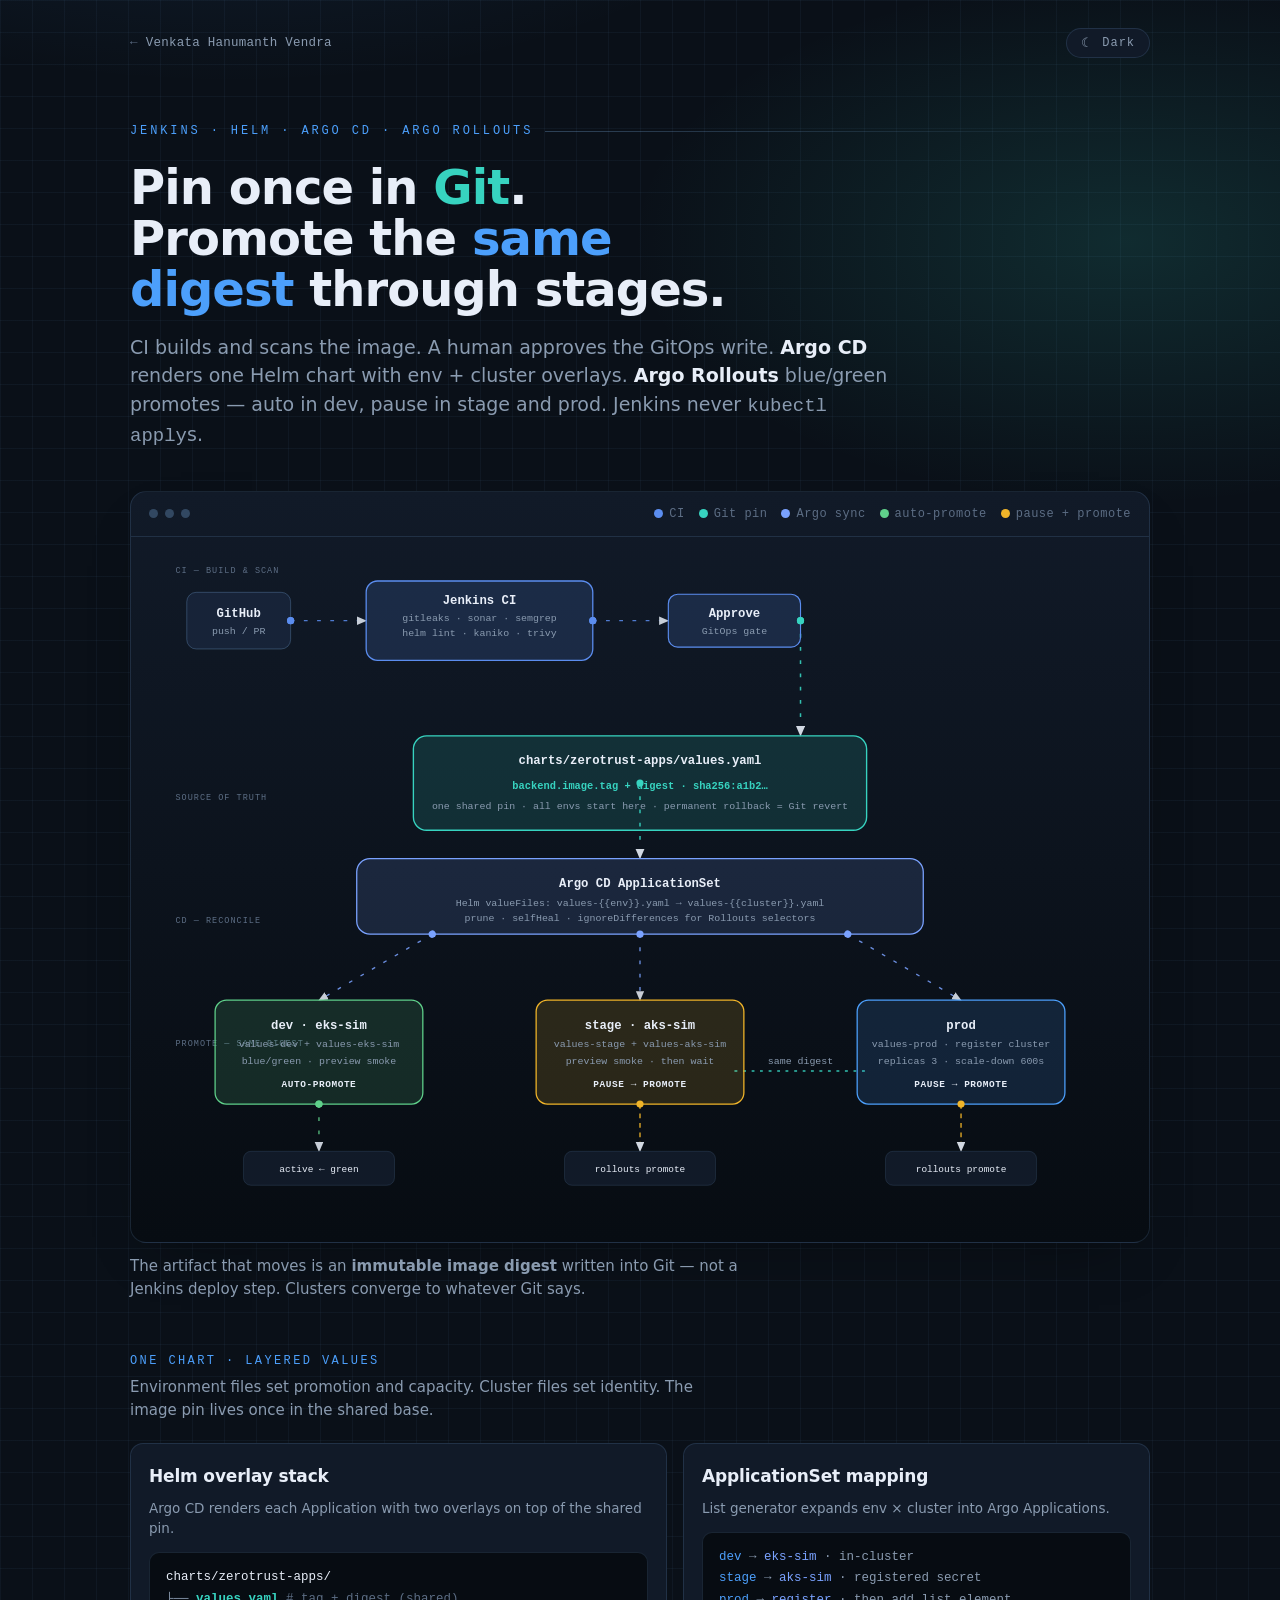
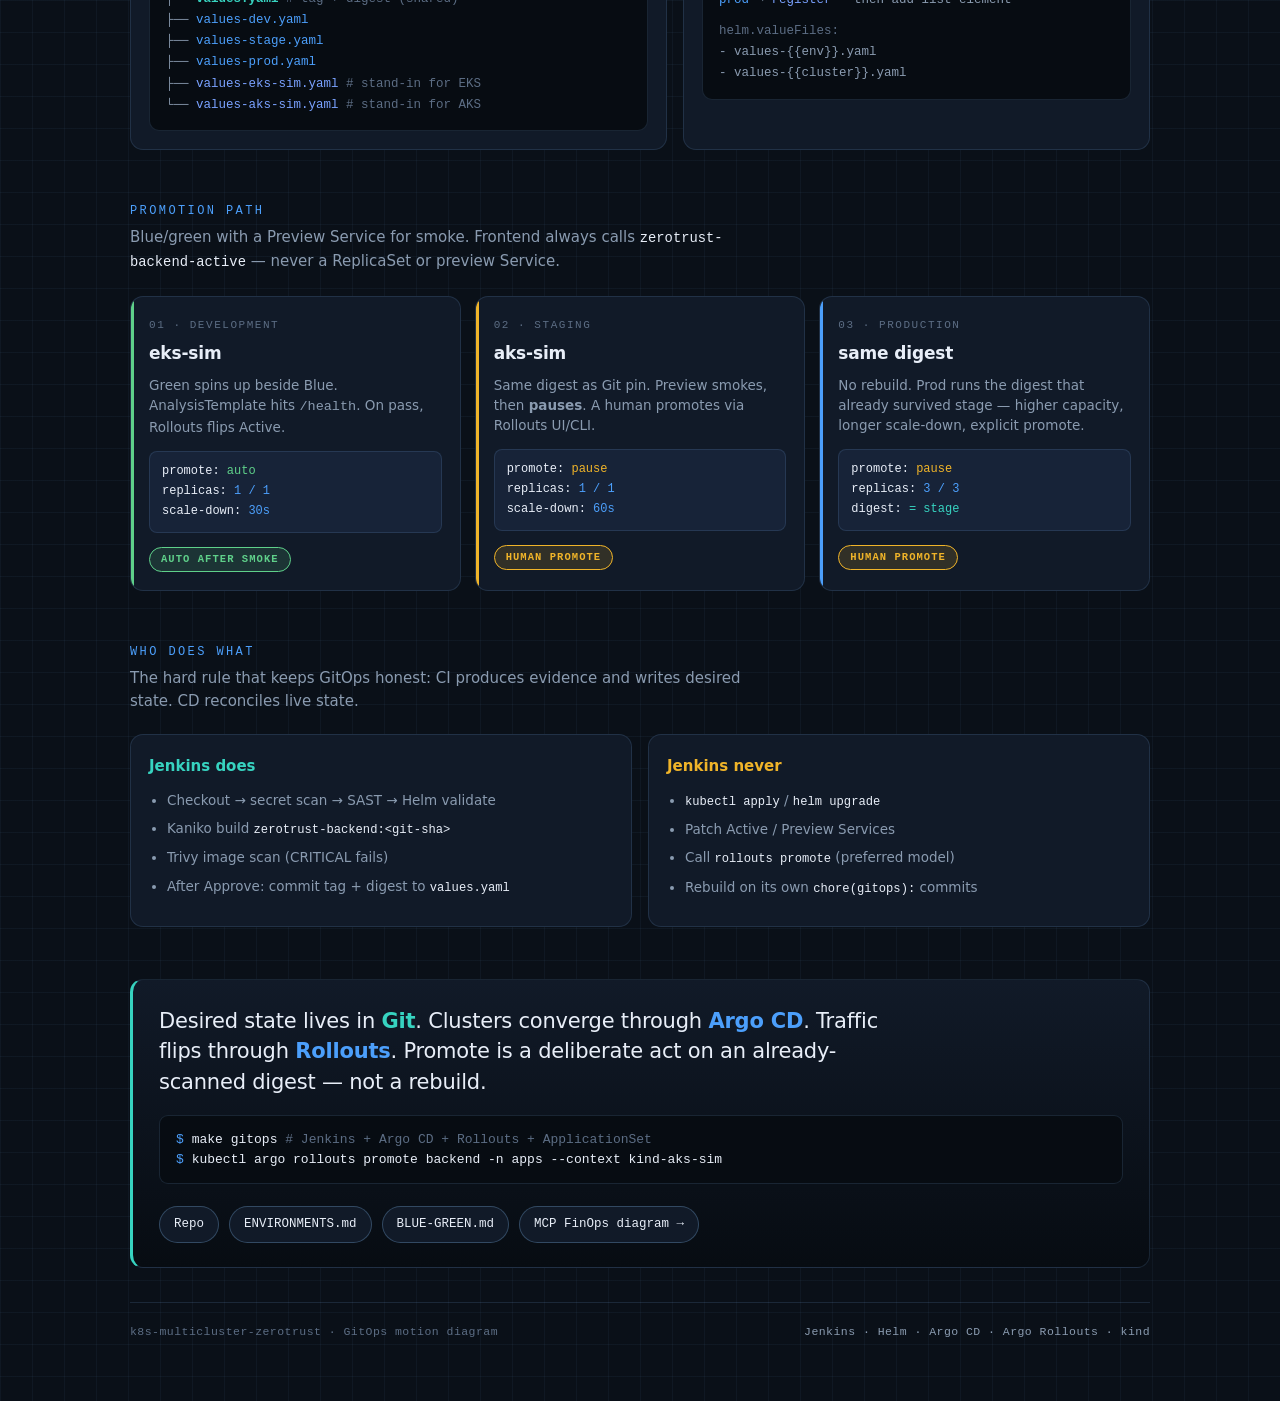
==== gitops-argocd-helm/index.html @ 7efc3a8a "Add GitOps CI/CD motion diagram for Argo CD and Helm promotion." ====
<!doctype html>
<html lang="en" data-theme="dark">
<head>
<meta charset="utf-8">
<meta name="viewport" content="width=device-width, initial-scale=1">
<meta name="color-scheme" content="dark light">

<title>GitOps CI/CD — Jenkins · Helm · Argo CD · Rollouts | Venkata Hanumanth Vendra</title>
<meta name="description" content="Motion diagram of a real GitOps path: Jenkins builds and pins an image digest in Git; Argo CD ApplicationSet renders one Helm chart across env+cluster overlays; Argo Rollouts blue/green promotes through dev → stage → prod.">
<meta name="author" content="Venkata Hanumanth Vendra">
<link rel="canonical" href="https://hanumanthvendra.github.io/gitops-argocd-helm/">
<meta name="robots" content="index, follow">

<meta property="og:type" content="article">
<meta property="og:site_name" content="Venkata Hanumanth Vendra">
<meta property="og:title" content="GitOps CI/CD: pin once in Git, promote the same digest through stages">
<meta property="og:description" content="Jenkins never kubectl-applies. Git holds the image pin. Argo CD syncs Helm overlays. Argo Rollouts blue/green promotes — auto in dev, pause in stage and prod.">
<meta property="og:url" content="https://hanumanthvendra.github.io/gitops-argocd-helm/">
<meta property="og:image" content="https://hanumanthvendra.github.io/assets/images/og-image.png">
<meta property="og:image:width" content="1200">
<meta property="og:image:height" content="630">
<meta name="twitter:card" content="summary_large_image">
<meta name="twitter:title" content="GitOps CI/CD — Jenkins · Helm · Argo CD · Rollouts">
<meta name="twitter:description" content="Pin an immutable digest in Git. Argo CD renders env+cluster Helm overlays. Rollouts promote the same artifact through stages.">
<meta name="twitter:image" content="https://hanumanthvendra.github.io/assets/images/og-image.png">

<meta name="theme-color" content="#0a1018">
<link rel="icon" href="/assets/images/favicon.svg" type="image/svg+xml">

<script>
(function(){try{var t=localStorage.getItem('theme');
if(t!=='light'&&t!=='dark')t='dark';
document.documentElement.setAttribute('data-theme',t);}catch(e){}})();
</script>

<style>
  html { -webkit-text-size-adjust: 100%; }
  img, svg { max-width: 100%; }

  .topnav {
    max-width: 1100px;
    margin: 0 auto;
    padding: clamp(18px, 3vw, 28px) clamp(18px, 4vw, 40px) 0;
    display: flex;
    align-items: center;
    justify-content: space-between;
    gap: 12px;
    font-family: var(--mono);
    font-size: 12.5px;
  }
  .topnav .brand {
    color: var(--muted);
    text-decoration: none;
    letter-spacing: 0.02em;
    display: inline-flex;
    align-items: center;
    gap: 8px;
    transition: color .15s ease;
  }
  .topnav .brand:hover, .topnav .brand:focus-visible { color: var(--accent); }
  .topnav .brand .ar { color: var(--faint); }
  .theme-toggle {
    font-family: var(--mono);
    font-size: 12px;
    letter-spacing: 0.08em;
    color: var(--muted);
    background: var(--panel);
    border: 1px solid var(--hair);
    border-radius: 999px;
    padding: 7px 14px;
    cursor: pointer;
    display: inline-flex;
    align-items: center;
    gap: 8px;
    transition: border-color .15s ease, color .15s ease;
  }
  .theme-toggle:hover, .theme-toggle:focus-visible {
    color: var(--ink);
    border-color: var(--hair-strong);
  }
  .theme-toggle .ic { font-size: 13px; line-height: 1; }
  :focus-visible { outline: 2px solid var(--accent); outline-offset: 3px; border-radius: 4px; }
</style>
</head>
<body>

<nav class="topnav" aria-label="Site">
  <a class="brand" href="/"><span class="ar">←</span> Venkata Hanumanth Vendra</a>
  <button class="theme-toggle" id="themeBtn" type="button" aria-label="Toggle light or dark theme">
    <span class="ic" id="themeIc">☾</span><span id="themeLbl">Dark</span>
  </button>
</nav>

<style>
  :root {
    --ground: #0a1018;
    --ground-2: #070c12;
    --panel: #111a28;
    --panel-2: #172338;
    --hair: rgba(120, 170, 220, 0.16);
    --hair-strong: rgba(120, 170, 220, 0.32);
    --ink: #e8eef8;
    --muted: #8a9bb0;
    --faint: #5c6d84;
    --accent: #4c9ffb;
    --accent-dim: rgba(76, 159, 251, 0.14);
    --ci: #5b8def;
    --ci-dim: rgba(91, 141, 239, 0.16);
    --git: #37d3c0;
    --git-dim: rgba(55, 211, 192, 0.14);
    --argo: #7aa2ff;
    --argo-dim: rgba(122, 162, 255, 0.14);
    --promote: #f0b429;
    --promote-dim: rgba(240, 180, 41, 0.14);
    --allow: #5fd08a;
    --allow-dim: rgba(95, 208, 138, 0.14);
    --pause: #f0b429;
    --pause-dim: rgba(240, 180, 41, 0.14);
    --grid: rgba(120, 170, 220, 0.055);
    --shadow: rgba(0, 0, 0, 0.45);

    --mono: ui-monospace, "SF Mono", "JetBrains Mono", "Menlo", "Consolas", monospace;
    --sans: -apple-system, "Segoe UI", system-ui, "Helvetica Neue", Arial, sans-serif;
  }

  @media (prefers-color-scheme: light) {
    :root {
      --ground: #eef2f8;
      --ground-2: #e4eaf3;
      --panel: #ffffff;
      --panel-2: #f3f6fb;
      --hair: rgba(30, 80, 150, 0.16);
      --hair-strong: rgba(30, 80, 150, 0.28);
      --ink: #0f1a2e;
      --muted: #4a5a75;
      --faint: #6b7890;
      --accent: #1f6fe0;
      --accent-dim: rgba(31, 111, 224, 0.10);
      --ci: #2a63c7;
      --ci-dim: rgba(42, 99, 199, 0.10);
      --git: #0aa896;
      --git-dim: rgba(10, 168, 150, 0.10);
      --argo: #3b6fd9;
      --argo-dim: rgba(59, 111, 217, 0.10);
      --promote: #b8860b;
      --promote-dim: rgba(184, 134, 11, 0.10);
      --allow: #1e9b5c;
      --allow-dim: rgba(30, 155, 92, 0.10);
      --pause: #b8860b;
      --pause-dim: rgba(184, 134, 11, 0.10);
      --grid: rgba(30, 80, 150, 0.06);
      --shadow: rgba(16, 26, 46, 0.12);
    }
  }
  :root[data-theme="dark"] {
    --ground: #0a1018; --ground-2: #070c12; --panel: #111a28; --panel-2: #172338;
    --hair: rgba(120,170,220,.16); --hair-strong: rgba(120,170,220,.32);
    --ink: #e8eef8; --muted: #8a9bb0; --faint: #5c6d84;
    --accent: #4c9ffb; --accent-dim: rgba(76,159,251,.14);
    --ci: #5b8def; --ci-dim: rgba(91,141,239,.16);
    --git: #37d3c0; --git-dim: rgba(55,211,192,.14);
    --argo: #7aa2ff; --argo-dim: rgba(122,162,255,.14);
    --promote: #f0b429; --promote-dim: rgba(240,180,41,.14);
    --allow: #5fd08a; --allow-dim: rgba(95,208,138,.14);
    --pause: #f0b429; --pause-dim: rgba(240,180,41,.14);
    --grid: rgba(120,170,220,.055); --shadow: rgba(0,0,0,.45);
  }
  :root[data-theme="light"] {
    --ground: #eef2f8; --ground-2: #e4eaf3; --panel: #fff; --panel-2: #f3f6fb;
    --hair: rgba(30,80,150,.16); --hair-strong: rgba(30,80,150,.28);
    --ink: #0f1a2e; --muted: #4a5a75; --faint: #6b7890;
    --accent: #1f6fe0; --accent-dim: rgba(31,111,224,.10);
    --ci: #2a63c7; --ci-dim: rgba(42,99,199,.10);
    --git: #0aa896; --git-dim: rgba(10,168,150,.10);
    --argo: #3b6fd9; --argo-dim: rgba(59,111,217,.10);
    --promote: #b8860b; --promote-dim: rgba(184,134,11,.10);
    --allow: #1e9b5c; --allow-dim: rgba(30,155,92,.10);
    --pause: #b8860b; --pause-dim: rgba(184,134,11,.10);
    --grid: rgba(30,80,150,.06); --shadow: rgba(16,26,46,.12);
  }

  * { box-sizing: border-box; }

  body {
    margin: 0;
    background:
      radial-gradient(1100px 560px at 18% -8%, var(--accent-dim), transparent 58%),
      radial-gradient(900px 480px at 88% 8%, var(--git-dim), transparent 55%),
      linear-gradient(var(--grid) 1px, transparent 1px) 0 0 / 100% 32px,
      linear-gradient(90deg, var(--grid) 1px, transparent 1px) 0 0 / 32px 100%,
      var(--ground);
    color: var(--ink);
    font-family: var(--sans);
    -webkit-font-smoothing: antialiased;
    line-height: 1.5;
  }

  .wrap {
    max-width: 1100px;
    margin: 0 auto;
    padding: clamp(28px, 5vw, 64px) clamp(18px, 4vw, 40px) 72px;
  }

  .eyebrow {
    font-family: var(--mono);
    font-size: 12px;
    letter-spacing: 0.24em;
    text-transform: uppercase;
    color: var(--accent);
    display: flex;
    align-items: center;
    gap: 12px;
    margin: 0 0 22px;
  }
  .eyebrow::after {
    content: "";
    flex: 1;
    height: 1px;
    background: linear-gradient(90deg, var(--hair-strong), transparent);
  }
  h1 {
    font-size: clamp(28px, 5vw, 48px);
    line-height: 1.06;
    letter-spacing: -0.02em;
    font-weight: 800;
    margin: 0 0 18px;
    text-wrap: balance;
    max-width: 22ch;
  }
  h1 .em { color: var(--git); }
  h1 .hi { color: var(--accent); }
  .lede {
    font-size: clamp(16px, 2vw, 19px);
    color: var(--muted);
    max-width: 64ch;
    margin: 0;
  }
  .lede strong { color: var(--ink); font-weight: 600; }

  .diagram {
    margin: 40px 0 12px;
    border: 1px solid var(--hair);
    border-radius: 16px;
    background: linear-gradient(180deg, var(--panel), var(--ground-2));
    box-shadow: 0 24px 60px -30px var(--shadow);
    overflow: hidden;
  }
  .diagram-top {
    display: flex;
    align-items: center;
    justify-content: space-between;
    gap: 10px;
    padding: 13px 18px;
    border-bottom: 1px solid var(--hair);
    font-family: var(--mono);
    font-size: 12px;
    color: var(--faint);
    letter-spacing: 0.04em;
    flex-wrap: wrap;
  }
  .dots-tl { display: inline-flex; gap: 7px; }
  .dots-tl i { width: 9px; height: 9px; border-radius: 50%; background: var(--hair-strong); display: inline-block; }
  .legend { display: inline-flex; gap: 14px; align-items: center; flex-wrap: wrap; }
  .legend span { display: inline-flex; align-items: center; gap: 6px; }
  .legend b { width: 9px; height: 9px; border-radius: 50%; display: inline-block; }
  .svg-scroll { overflow-x: auto; padding: 10px clamp(6px, 2vw, 18px) 16px; }
  svg.arch { display: block; width: 100%; min-width: 760px; height: auto; }

  .node { fill: var(--panel-2); stroke: var(--hair-strong); stroke-width: 1; }
  .node-ci { fill: var(--ci-dim); stroke: var(--ci); stroke-width: 1.35; }
  .node-git { fill: var(--git-dim); stroke: var(--git); stroke-width: 1.45; }
  .node-argo { fill: var(--argo-dim); stroke: var(--argo); stroke-width: 1.35; }
  .node-env { fill: var(--panel); stroke: var(--hair-strong); stroke-width: 1.2; }
  .node-dev { fill: var(--allow-dim); stroke: var(--allow); stroke-width: 1.35; }
  .node-stage { fill: var(--pause-dim); stroke: var(--pause); stroke-width: 1.35; }
  .node-prod { fill: var(--accent-dim); stroke: var(--accent); stroke-width: 1.35; }
  .chip { fill: var(--panel); stroke: var(--hair); stroke-width: 1; }
  .chip-hot { fill: var(--ci-dim); stroke: var(--ci); stroke-width: 1.2; }

  text { font-family: var(--mono); fill: var(--ink); }
  .t-title { font-size: 13px; font-weight: 650; }
  .t-sub { font-size: 10.5px; fill: var(--muted); }
  .t-chip { font-size: 10px; fill: var(--ink); }
  .t-tag { font-size: 9px; letter-spacing: 0.12em; fill: var(--faint); }
  .t-pill { font-size: 10px; font-weight: 700; letter-spacing: 0.06em; }
  .t-digest { font-size: 11px; font-weight: 700; fill: var(--git); }

  .wire { fill: none; stroke: var(--hair-strong); stroke-width: 1.4; }
  .wire-ci { fill: none; stroke: var(--ci); stroke-width: 1.5; opacity: 0.85; }
  .wire-git { fill: none; stroke: var(--git); stroke-width: 1.6; opacity: 0.9; }
  .wire-argo { fill: none; stroke: var(--argo); stroke-width: 1.45; opacity: 0.85; }
  .wire-auto { fill: none; stroke: var(--allow); stroke-width: 1.5; opacity: 0.85; }
  .wire-pause { fill: none; stroke: var(--pause); stroke-width: 1.5; stroke-dasharray: 5 5; opacity: 0.9; }
  .flow { stroke-dasharray: 4 10; animation: dash 1.15s linear infinite; }
  @keyframes dash { to { stroke-dashoffset: -28; } }

  .dot { r: 3.8px; }
  .dot-ci { fill: var(--ci); }
  .dot-git { fill: var(--git); }
  .dot-argo { fill: var(--argo); }
  .dot-auto { fill: var(--allow); }
  .dot-pause { fill: var(--pause); }
  .move { animation: travel 2.6s linear infinite; }
  @keyframes travel { from { offset-distance: 0%; } to { offset-distance: 100%; } }
  .hold {
    animation: holdPulse 2.8s ease-in-out infinite;
  }
  @keyframes holdPulse {
    0%, 100% { offset-distance: 88%; opacity: 0.25; }
    40% { offset-distance: 88%; opacity: 1; }
    55% { offset-distance: 88%; opacity: 1; }
    70% { offset-distance: 100%; opacity: 0; }
  }
  .digest-pulse { animation: digestGlow 2.4s ease-in-out infinite; }
  @keyframes digestGlow {
    0%, 100% { opacity: 0.55; }
    50% { opacity: 1; }
  }

  .section-h {
    font-family: var(--mono);
    font-size: 12px;
    letter-spacing: 0.2em;
    text-transform: uppercase;
    color: var(--accent);
    margin: 52px 0 6px;
  }
  .section-lede { color: var(--muted); margin: 0 0 22px; max-width: 64ch; font-size: 15px; }
  .section-lede code { font-family: var(--mono); color: var(--ink); font-size: 0.92em; }

  .layers {
    display: grid;
    grid-template-columns: 1.15fr 1fr;
    gap: 16px;
  }
  .layer-card, .stage-card {
    border: 1px solid var(--hair);
    border-radius: 13px;
    background: var(--panel);
    padding: 20px 18px 18px;
  }
  .layer-card h3, .stage-card h3 {
    margin: 0 0 8px;
    font-size: 17px;
    font-weight: 700;
    letter-spacing: -0.01em;
  }
  .layer-card p, .stage-card p {
    margin: 0 0 14px;
    color: var(--muted);
    font-size: 13.5px;
  }
  .tree {
    font-family: var(--mono);
    font-size: 12.5px;
    line-height: 1.7;
    background: var(--ground-2);
    border: 1px solid var(--hair);
    border-radius: 10px;
    padding: 14px 16px;
    color: var(--muted);
    overflow-x: auto;
  }
  .tree .f { color: var(--ink); }
  .tree .pin { color: var(--git); font-weight: 650; }
  .tree .env { color: var(--accent); }
  .tree .cl { color: var(--argo); }
  .tree .cm { color: var(--faint); }

  .stages {
    display: grid;
    grid-template-columns: repeat(3, 1fr);
    gap: 14px;
  }
  .stage-card { position: relative; overflow: hidden; }
  .stage-card::before {
    content: "";
    position: absolute; inset: 0 auto 0 0; width: 3px;
  }
  .stage-card.dev::before { background: var(--allow); }
  .stage-card.stage::before { background: var(--pause); }
  .stage-card.prod::before { background: var(--accent); }
  .rk {
    font-family: var(--mono); font-size: 11px; letter-spacing: 0.14em;
    text-transform: uppercase; color: var(--faint); display: block; margin-bottom: 8px;
  }
  .meta {
    font-family: var(--mono); font-size: 12px; color: var(--ink);
    background: var(--panel-2); border: 1px solid var(--hair);
    border-radius: 8px; padding: 10px 12px; line-height: 1.65;
  }
  .meta .v { color: var(--accent); }
  .meta .g { color: var(--git); }
  .meta .ok { color: var(--allow); }
  .meta .wait { color: var(--pause); }
  .pill {
    display: inline-flex; margin-top: 14px;
    font-family: var(--mono); font-size: 10.5px; font-weight: 700;
    letter-spacing: 0.1em; text-transform: uppercase;
    border-radius: 999px; padding: 4px 11px;
  }
  .pill-auto { color: var(--allow); background: var(--allow-dim); border: 1px solid var(--allow); }
  .pill-pause { color: var(--pause); background: var(--pause-dim); border: 1px solid var(--pause); }

  .split {
    display: grid;
    grid-template-columns: 1fr 1fr;
    gap: 16px;
  }
  .do, .dont {
    border: 1px solid var(--hair);
    border-radius: 13px;
    background: var(--panel);
    padding: 20px 18px;
  }
  .do h3 { margin: 0 0 12px; color: var(--git); font-size: 15px; }
  .dont h3 { margin: 0 0 12px; color: var(--pause); font-size: 15px; }
  .do ul, .dont ul {
    margin: 0; padding-left: 18px; color: var(--muted); font-size: 13.5px;
  }
  .do li, .dont li { margin: 0 0 8px; }
  .do code, .dont code { font-family: var(--mono); color: var(--ink); font-size: 0.9em; }

  .thesis {
    margin-top: 52px;
    border: 1px solid var(--hair);
    border-left: 3px solid var(--git);
    border-radius: 13px;
    background: linear-gradient(180deg, var(--panel), var(--ground-2));
    padding: 26px 26px 24px;
  }
  .thesis p {
    margin: 0;
    font-size: clamp(17px, 2.2vw, 21px);
    line-height: 1.45;
    letter-spacing: -0.01em;
    max-width: 56ch;
  }
  .thesis .k { color: var(--git); font-weight: 600; }
  .thesis .a { color: var(--accent); font-weight: 600; }
  .run {
    margin-top: 18px;
    font-family: var(--mono); font-size: 13px;
    background: var(--ground-2); border: 1px solid var(--hair);
    border-radius: 9px; padding: 14px 16px; color: var(--muted);
    overflow-x: auto;
  }
  .run .p { color: var(--accent); user-select: none; }
  .run .c { color: var(--ink); }
  .run .cm { color: var(--faint); }
  .run div { white-space: nowrap; }

  .links {
    margin-top: 22px;
    display: flex; flex-wrap: wrap; gap: 10px;
  }
  .links a {
    font-family: var(--mono); font-size: 12.5px;
    color: var(--ink); text-decoration: none;
    border: 1px solid var(--hair-strong);
    background: var(--panel);
    border-radius: 999px;
    padding: 8px 14px;
    transition: border-color .15s, color .15s;
  }
  .links a:hover, .links a:focus-visible {
    border-color: var(--accent);
    color: var(--accent);
  }

  footer {
    margin-top: 34px; padding-top: 20px; border-top: 1px solid var(--hair);
    display: flex; justify-content: space-between; gap: 12px; flex-wrap: wrap;
    font-family: var(--mono); font-size: 11.5px; color: var(--faint);
    letter-spacing: 0.04em;
  }
  footer .tags { color: var(--muted); }

  @media (max-width: 820px) {
    .layers, .stages, .split { grid-template-columns: 1fr; }
  }
  @media (prefers-reduced-motion: reduce) {
    .flow, .move, .hold, .digest-pulse { animation: none !important; }
    .move { offset-distance: 55%; }
    .hold { offset-distance: 88%; opacity: 1; }
    .digest-pulse { opacity: 1; }
  }
</style>

<div class="wrap">

  <header>
    <p class="eyebrow">Jenkins · Helm · Argo CD · Argo Rollouts</p>
    <h1>Pin once in <span class="em">Git</span>. Promote the <span class="hi">same digest</span> through stages.</h1>
    <p class="lede">CI builds and scans the image. A human approves the GitOps write. <strong>Argo CD</strong> renders one Helm chart with env + cluster overlays. <strong>Argo Rollouts</strong> blue/green promotes — auto in dev, pause in stage and prod. Jenkins never <code>kubectl apply</code>s.</p>
  </header>

  <!-- ============== ANIMATED PIPELINE ============== -->
  <div class="diagram">
    <div class="diagram-top">
      <span class="dots-tl"><i></i><i></i><i></i></span>
      <span class="legend">
        <span><b style="background:var(--ci)"></b> CI</span>
        <span><b style="background:var(--git)"></b> Git pin</span>
        <span><b style="background:var(--argo)"></b> Argo sync</span>
        <span><b style="background:var(--allow)"></b> auto-promote</span>
        <span><b style="background:var(--pause)"></b> pause + promote</span>
      </span>
    </div>

    <div class="svg-scroll">
      <svg class="arch" viewBox="0 0 1040 720" role="img"
           aria-label="GitOps pipeline: GitHub push feeds Jenkins CI which, after approval, writes an image tag and digest into Helm values.yaml. Argo CD ApplicationSet syncs the chart to dev, stage, and prod. Dev auto-promotes after smoke; stage and prod pause for human promote of the same digest.">
        <defs>
          <marker id="ah" markerWidth="9" markerHeight="9" refX="6.5" refY="3" orient="auto">
            <path d="M0,0 L7,3 L0,6 Z" fill="currentColor"/>
          </marker>
        </defs>

        <!-- lane labels -->
        <text class="t-tag" x="28" y="28">CI — BUILD &amp; SCAN</text>
        <text class="t-tag" x="28" y="268">SOURCE OF TRUTH</text>
        <text class="t-tag" x="28" y="398">CD — RECONCILE</text>
        <text class="t-tag" x="28" y="528">PROMOTE — SAME DIGEST</text>

        <!-- ===== WIRES ===== -->
        <path class="wire-ci flow" id="pPush" d="M150,78 L230,78" marker-end="url(#ah)" style="color:var(--ci)"/>
        <path class="wire-ci flow" id="pCi" d="M470,78 L550,78" marker-end="url(#ah)" style="color:var(--ci)"/>
        <path class="wire-git flow" id="pPin" d="M690,78 L690,200" marker-end="url(#ah)" style="color:var(--git)"/>
        <path class="wire-git flow" id="pToArgo" d="M520,250 L520,330" marker-end="url(#ah)" style="color:var(--git)"/>
        <path class="wire-argo flow" id="pDev" d="M300,410 L180,480" marker-end="url(#ah)" style="color:var(--argo)"/>
        <path class="wire-argo flow" id="pStage" d="M520,410 L520,480" marker-end="url(#ah)" style="color:var(--argo)"/>
        <path class="wire-argo flow" id="pProd" d="M740,410 L860,480" marker-end="url(#ah)" style="color:var(--argo)"/>
        <path class="wire-auto flow" id="pAuto" d="M180,590 L180,640" marker-end="url(#ah)" style="color:var(--allow)"/>
        <path class="wire-pause" id="pPauseS" d="M520,590 L520,640" marker-end="url(#ah)" style="color:var(--pause)"/>
        <path class="wire-pause" id="pPauseP" d="M860,590 L860,640" marker-end="url(#ah)" style="color:var(--pause)"/>

        <!-- digest handoff stage → prod -->
        <path class="wire-git" d="M620,555 C700,555 760,555 760,555" stroke-dasharray="3 6" opacity="0.55"/>
        <text class="t-sub" x="690" y="548" text-anchor="middle" fill="var(--git)">same digest</text>

        <!-- ===== CI ROW ===== -->
        <rect class="node" x="40" y="48" width="110" height="60" rx="10"/>
        <text class="t-title" x="95" y="74" text-anchor="middle">GitHub</text>
        <text class="t-sub" x="95" y="92" text-anchor="middle">push / PR</text>

        <rect class="node-ci" x="230" y="36" width="240" height="84" rx="12"/>
        <text class="t-title" x="350" y="60" text-anchor="middle" fill="var(--ci)">Jenkins CI</text>
        <text class="t-sub" x="350" y="78" text-anchor="middle">gitleaks · sonar · semgrep</text>
        <text class="t-sub" x="350" y="94" text-anchor="middle">helm lint · kaniko · trivy</text>

        <rect class="chip-hot" x="550" y="50" width="140" height="56" rx="10"/>
        <text class="t-title" x="620" y="74" text-anchor="middle" fill="var(--ci)">Approve</text>
        <text class="t-sub" x="620" y="92" text-anchor="middle">GitOps gate</text>

        <!-- ===== GIT PIN ===== -->
        <rect class="node-git" x="280" y="200" width="480" height="100" rx="14"/>
        <text class="t-title" x="520" y="230" text-anchor="middle" fill="var(--git)">charts/zerotrust-apps/values.yaml</text>
        <text class="t-digest digest-pulse" x="520" y="256" text-anchor="middle">backend.image.tag + digest  ·  sha256:a1b2…</text>
        <text class="t-sub" x="520" y="278" text-anchor="middle">one shared pin · all envs start here · permanent rollback = Git revert</text>

        <!-- ===== ARGO ===== -->
        <rect class="node-argo" x="220" y="330" width="600" height="80" rx="14"/>
        <text class="t-title" x="520" y="360" text-anchor="middle" fill="var(--argo)">Argo CD ApplicationSet</text>
        <text class="t-sub" x="520" y="380" text-anchor="middle">Helm valueFiles: values-&#123;&#123;env&#125;&#125;.yaml  →  values-&#123;&#123;cluster&#125;&#125;.yaml</text>
        <text class="t-sub" x="520" y="396" text-anchor="middle">prune · selfHeal · ignoreDifferences for Rollouts selectors</text>

        <!-- ===== ENV BOXES ===== -->
        <rect class="node-dev" x="70" y="480" width="220" height="110" rx="12"/>
        <text class="t-title" x="180" y="510" text-anchor="middle" fill="var(--allow)">dev · eks-sim</text>
        <text class="t-sub" x="180" y="530" text-anchor="middle">values-dev + values-eks-sim</text>
        <text class="t-sub" x="180" y="548" text-anchor="middle">blue/green · preview smoke</text>
        <text class="t-pill" x="180" y="572" text-anchor="middle" fill="var(--allow)">AUTO-PROMOTE</text>

        <rect class="node-stage" x="410" y="480" width="220" height="110" rx="12"/>
        <text class="t-title" x="520" y="510" text-anchor="middle" fill="var(--pause)">stage · aks-sim</text>
        <text class="t-sub" x="520" y="530" text-anchor="middle">values-stage + values-aks-sim</text>
        <text class="t-sub" x="520" y="548" text-anchor="middle">preview smoke · then wait</text>
        <text class="t-pill" x="520" y="572" text-anchor="middle" fill="var(--pause)">PAUSE → PROMOTE</text>

        <rect class="node-prod" x="750" y="480" width="220" height="110" rx="12"/>
        <text class="t-title" x="860" y="510" text-anchor="middle" fill="var(--accent)">prod</text>
        <text class="t-sub" x="860" y="530" text-anchor="middle">values-prod · register cluster</text>
        <text class="t-sub" x="860" y="548" text-anchor="middle">replicas 3 · scale-down 600s</text>
        <text class="t-pill" x="860" y="572" text-anchor="middle" fill="var(--accent)">PAUSE → PROMOTE</text>

        <!-- active traffic labels -->
        <rect class="chip" x="100" y="640" width="160" height="36" rx="8"/>
        <text class="t-chip" x="180" y="662" text-anchor="middle">active ← green</text>
        <rect class="chip" x="440" y="640" width="160" height="36" rx="8"/>
        <text class="t-chip" x="520" y="662" text-anchor="middle">rollouts promote</text>
        <rect class="chip" x="780" y="640" width="160" height="36" rx="8"/>
        <text class="t-chip" x="860" y="662" text-anchor="middle">rollouts promote</text>

        <!-- ===== TRAVELLING DOTS ===== -->
        <circle class="dot dot-ci move" style="offset-path:path('M150,78 L230,78');animation-delay:0s"/>
        <circle class="dot dot-ci move" style="offset-path:path('M150,78 L230,78');animation-delay:-1.3s"/>
        <circle class="dot dot-ci move" style="offset-path:path('M470,78 L550,78');animation-delay:-.4s"/>
        <circle class="dot dot-ci move" style="offset-path:path('M470,78 L550,78');animation-delay:-1.7s"/>
        <circle class="dot dot-git move" style="offset-path:path('M690,78 L690,200');animation-delay:-.2s"/>
        <circle class="dot dot-git move" style="offset-path:path('M690,78 L690,200');animation-delay:-1.5s"/>
        <circle class="dot dot-git move" style="offset-path:path('M520,250 L520,330');animation-delay:-.6s"/>
        <circle class="dot dot-argo move" style="offset-path:path('M300,410 L180,480');animation-delay:0s"/>
        <circle class="dot dot-argo move" style="offset-path:path('M520,410 L520,480');animation-delay:-.8s"/>
        <circle class="dot dot-argo move" style="offset-path:path('M740,410 L860,480');animation-delay:-1.6s"/>
        <circle class="dot dot-auto move" style="offset-path:path('M180,590 L180,640');animation-delay:-.3s"/>
        <circle class="dot dot-auto move" style="offset-path:path('M180,590 L180,640');animation-delay:-1.6s"/>
        <circle class="dot dot-pause hold" style="offset-path:path('M520,590 L520,640');animation-delay:0s"/>
        <circle class="dot dot-pause hold" style="offset-path:path('M860,590 L860,640');animation-delay:-1.4s"/>
      </svg>
    </div>
  </div>
  <p class="section-lede" style="margin-top:10px">The artifact that moves is an <strong>immutable image digest</strong> written into Git — not a Jenkins deploy step. Clusters converge to whatever Git says.</p>

  <!-- ============== HELM STRUCTURE ============== -->
  <p class="section-h">One chart · layered values</p>
  <p class="section-lede">Environment files set promotion and capacity. Cluster files set identity. The image pin lives once in the shared base.</p>

  <div class="layers">
    <div class="layer-card">
      <h3>Helm overlay stack</h3>
      <p>Argo CD renders each Application with two overlays on top of the shared pin.</p>
      <div class="tree">
        <div><span class="f">charts/zerotrust-apps/</span></div>
        <div>├── <span class="pin">values.yaml</span>                 <span class="cm"># tag + digest (shared)</span></div>
        <div>├── <span class="env">values-dev.yaml</span></div>
        <div>├── <span class="env">values-stage.yaml</span></div>
        <div>├── <span class="env">values-prod.yaml</span></div>
        <div>├── <span class="cl">values-eks-sim.yaml</span>         <span class="cm"># stand-in for EKS</span></div>
        <div>└── <span class="cl">values-aks-sim.yaml</span>         <span class="cm"># stand-in for AKS</span></div>
      </div>
    </div>
    <div class="layer-card">
      <h3>ApplicationSet mapping</h3>
      <p>List generator expands env × cluster into Argo Applications.</p>
      <div class="tree">
        <div><span class="env">dev</span>   → <span class="cl">eks-sim</span>  · in-cluster</div>
        <div><span class="env">stage</span> → <span class="cl">aks-sim</span>  · registered secret</div>
        <div><span class="env">prod</span>  → <span class="cl">register</span> · then add list element</div>
        <div style="margin-top:10px;color:var(--faint)">helm.valueFiles:</div>
        <div>  - values-&#123;&#123;env&#125;&#125;.yaml</div>
        <div>  - values-&#123;&#123;cluster&#125;&#125;.yaml</div>
      </div>
    </div>
  </div>

  <!-- ============== PROMOTION ============== -->
  <p class="section-h">Promotion path</p>
  <p class="section-lede">Blue/green with a Preview Service for smoke. Frontend always calls <code>zerotrust-backend-active</code> — never a ReplicaSet or preview Service.</p>

  <div class="stages">
    <article class="stage-card dev">
      <span class="rk">01 · development</span>
      <h3>eks-sim</h3>
      <p>Green spins up beside Blue. AnalysisTemplate hits <code>/health</code>. On pass, Rollouts flips Active.</p>
      <div class="meta">
        promote: <span class="ok">auto</span><br>
        replicas: <span class="v">1 / 1</span><br>
        scale-down: <span class="v">30s</span>
      </div>
      <span class="pill pill-auto">auto after smoke</span>
    </article>
    <article class="stage-card stage">
      <span class="rk">02 · staging</span>
      <h3>aks-sim</h3>
      <p>Same digest as Git pin. Preview smokes, then <strong>pauses</strong>. A human promotes via Rollouts UI/CLI.</p>
      <div class="meta">
        promote: <span class="wait">pause</span><br>
        replicas: <span class="v">1 / 1</span><br>
        scale-down: <span class="v">60s</span>
      </div>
      <span class="pill pill-pause">human promote</span>
    </article>
    <article class="stage-card prod">
      <span class="rk">03 · production</span>
      <h3>same digest</h3>
      <p>No rebuild. Prod runs the digest that already survived stage — higher capacity, longer scale-down, explicit promote.</p>
      <div class="meta">
        promote: <span class="wait">pause</span><br>
        replicas: <span class="v">3 / 3</span><br>
        digest: <span class="g">= stage</span>
      </div>
      <span class="pill pill-pause">human promote</span>
    </article>
  </div>

  <!-- ============== BOUNDARY ============== -->
  <p class="section-h">Who does what</p>
  <p class="section-lede">The hard rule that keeps GitOps honest: CI produces evidence and writes desired state. CD reconciles live state.</p>

  <div class="split">
    <div class="do">
      <h3>Jenkins does</h3>
      <ul>
        <li>Checkout → secret scan → SAST → Helm validate</li>
        <li>Kaniko build <code>zerotrust-backend:&lt;git-sha&gt;</code></li>
        <li>Trivy image scan (CRITICAL fails)</li>
        <li>After Approve: commit tag + digest to <code>values.yaml</code></li>
      </ul>
    </div>
    <div class="dont">
      <h3>Jenkins never</h3>
      <ul>
        <li><code>kubectl apply</code> / <code>helm upgrade</code></li>
        <li>Patch Active / Preview Services</li>
        <li>Call <code>rollouts promote</code> (preferred model)</li>
        <li>Rebuild on its own <code>chore(gitops):</code> commits</li>
      </ul>
    </div>
  </div>

  <div class="thesis">
    <p>Desired state lives in <span class="k">Git</span>. Clusters converge through <span class="a">Argo CD</span>. Traffic flips through <span class="a">Rollouts</span>. Promote is a deliberate act on an already-scanned digest — not a rebuild.</p>
    <div class="run">
      <div><span class="p">$</span> <span class="c">make gitops</span>  <span class="cm"># Jenkins + Argo CD + Rollouts + ApplicationSet</span></div>
      <div><span class="p">$</span> <span class="c">kubectl argo rollouts promote backend -n apps --context kind-aks-sim</span></div>
    </div>
    <div class="links">
      <a href="https://github.com/hanumanthvendra/k8s-multicluster-zerotrust" rel="noopener">Repo</a>
      <a href="https://github.com/hanumanthvendra/k8s-multicluster-zerotrust/blob/main/gitops/ENVIRONMENTS.md" rel="noopener">ENVIRONMENTS.md</a>
      <a href="https://github.com/hanumanthvendra/k8s-multicluster-zerotrust/blob/main/gitops/BLUE-GREEN.md" rel="noopener">BLUE-GREEN.md</a>
      <a href="/mcp-finops-guardrails/">MCP FinOps diagram →</a>
    </div>
  </div>

  <footer>
    <span>k8s-multicluster-zerotrust · GitOps motion diagram</span>
    <span class="tags">Jenkins · Helm · Argo CD · Argo Rollouts · kind</span>
  </footer>
</div>

<script>
(function () {
  var root = document.documentElement;
  var btn = document.getElementById('themeBtn');
  var ic = document.getElementById('themeIc');
  var lbl = document.getElementById('themeLbl');
  function paint() {
    var t = root.getAttribute('data-theme') || 'dark';
    ic.textContent = t === 'dark' ? '☾' : '☀';
    lbl.textContent = t === 'dark' ? 'Dark' : 'Light';
  }
  paint();
  btn.addEventListener('click', function () {
    var next = (root.getAttribute('data-theme') === 'dark') ? 'light' : 'dark';
    root.setAttribute('data-theme', next);
    try { localStorage.setItem('theme', next); } catch (e) {}
    paint();
  });
})();
</script>
</body>
</html>
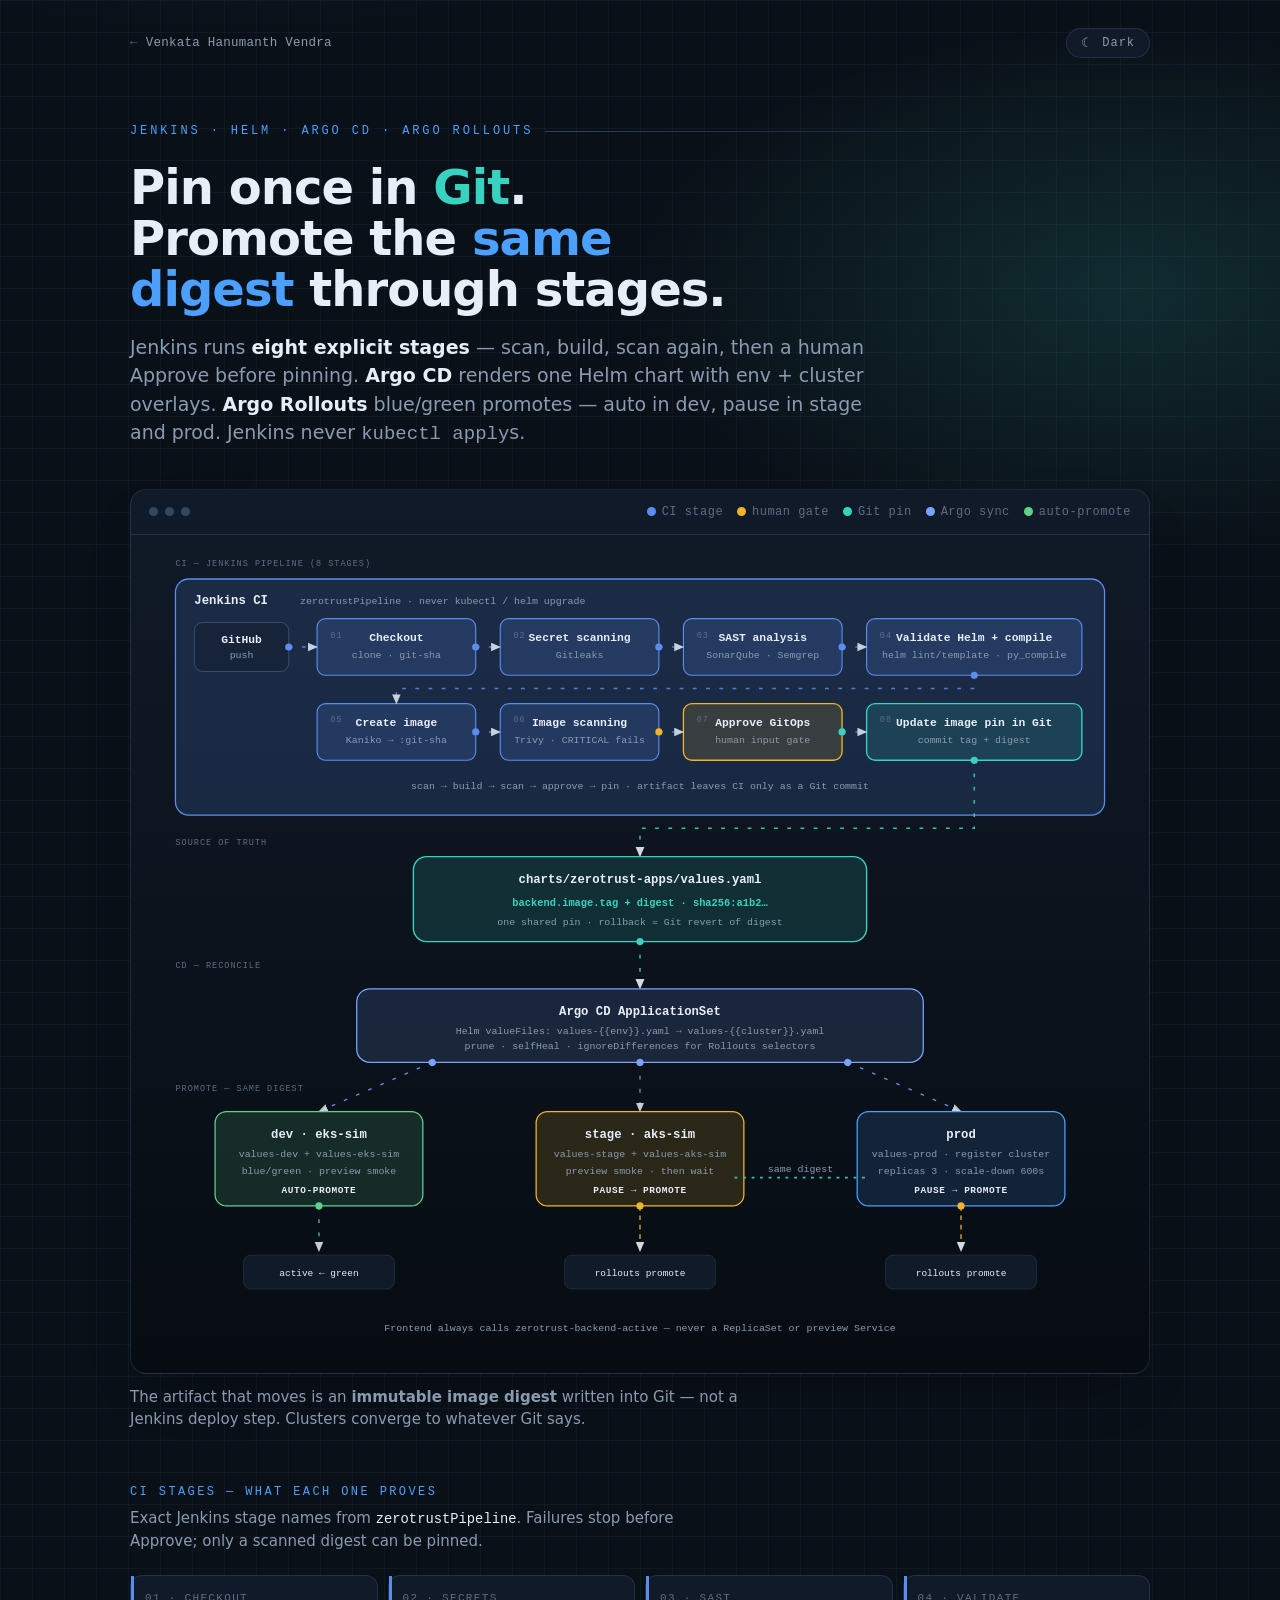
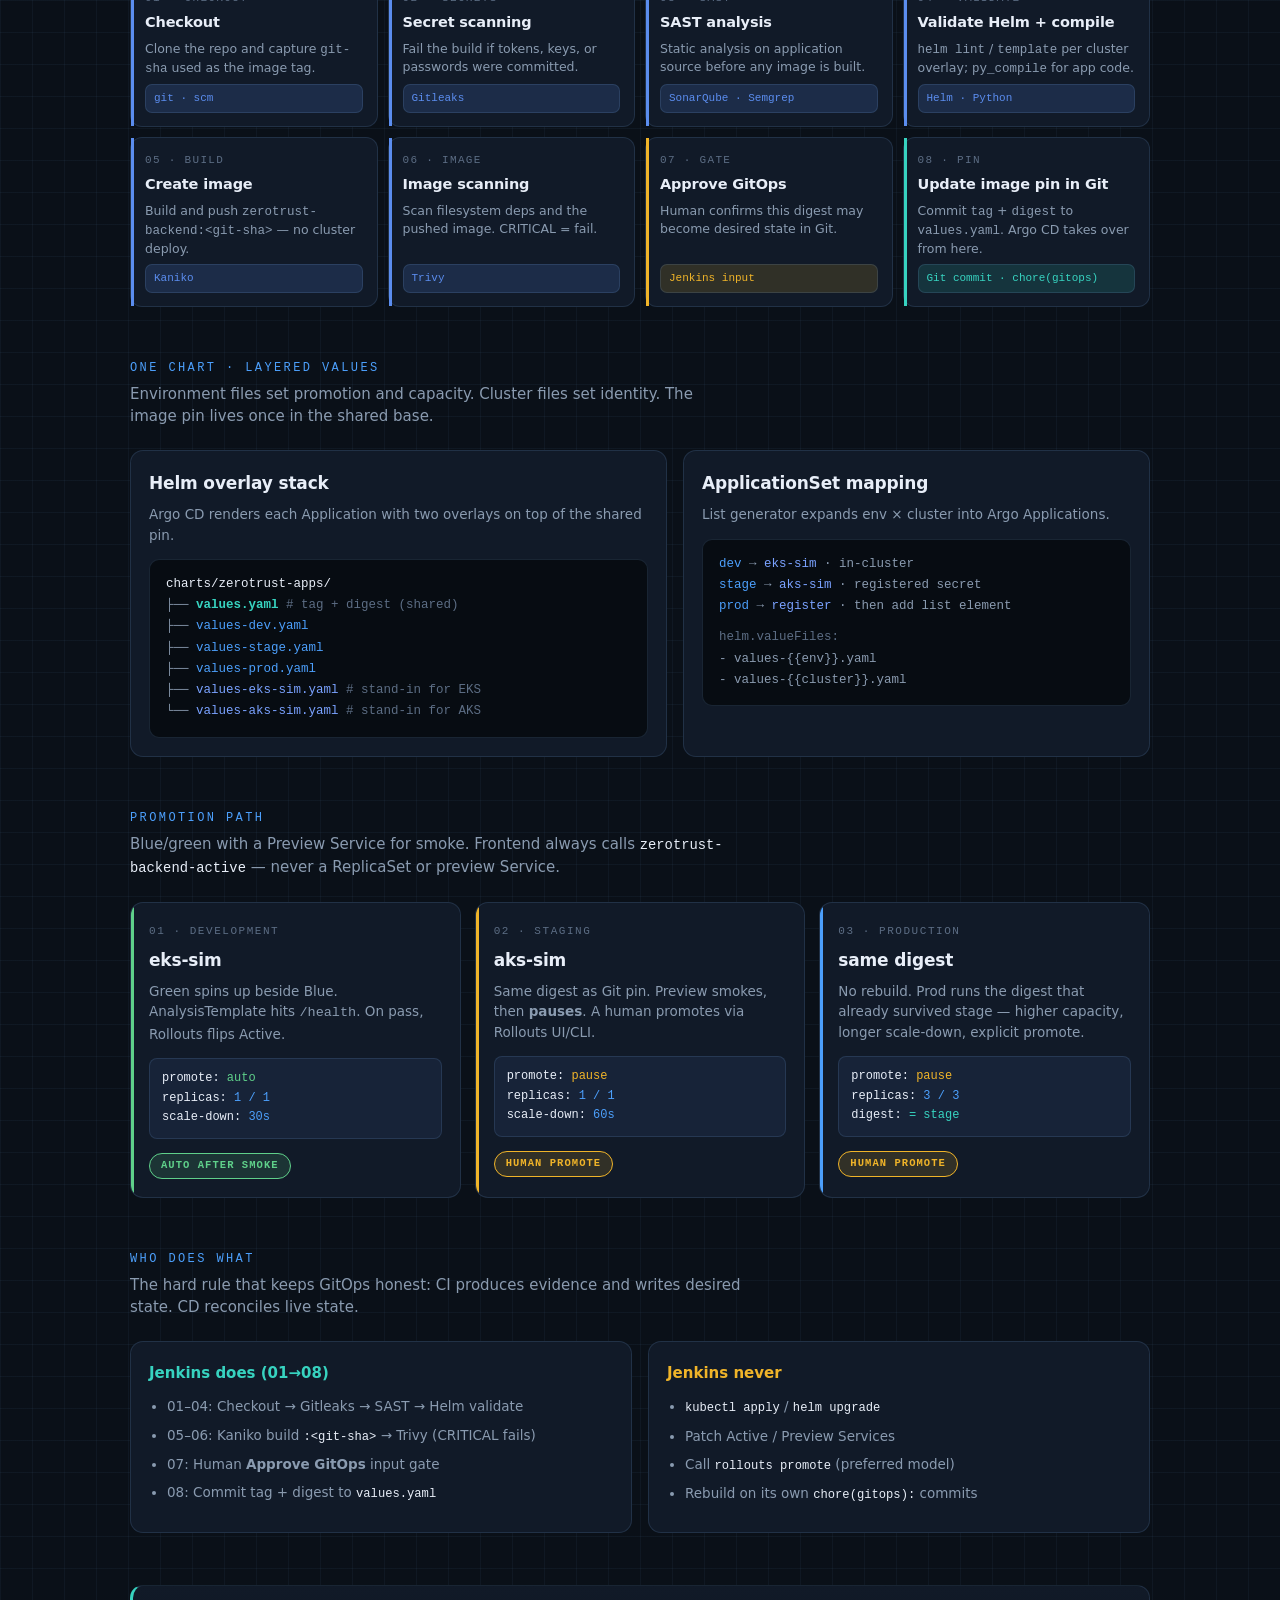
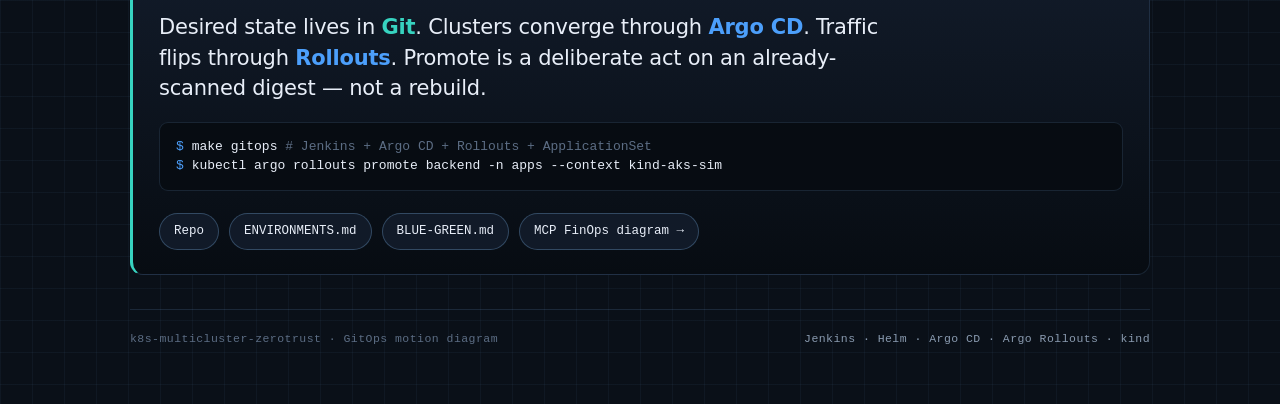
==== commit fdc4cfcc: "Clarify Jenkins CI as eight named stages in the GitOps diagram." ====
--- a/gitops-argocd-helm/index.html
+++ b/gitops-argocd-helm/index.html
@@ -372,6 +372,46 @@
     grid-template-columns: repeat(3, 1fr);
     gap: 14px;
   }
+  .ci-rail {
+    display: grid;
+    grid-template-columns: repeat(4, 1fr);
+    gap: 10px;
+  }
+  .ci-step {
+    border: 1px solid var(--hair);
+    border-radius: 12px;
+    background: var(--panel);
+    padding: 14px 14px 13px;
+    display: flex;
+    flex-direction: column;
+    gap: 6px;
+    position: relative;
+  }
+  .ci-step::before {
+    content: "";
+    position: absolute; inset: 0 auto 0 0; width: 3px;
+    background: var(--ci);
+  }
+  .ci-step.gate::before { background: var(--pause); }
+  .ci-step.pin::before { background: var(--git); }
+  .ci-step .n {
+    font-family: var(--mono); font-size: 11px; letter-spacing: 0.12em;
+    text-transform: uppercase; color: var(--faint);
+  }
+  .ci-step h3 {
+    margin: 0; font-size: 14.5px; font-weight: 700; letter-spacing: -0.01em;
+  }
+  .ci-step p {
+    margin: 0; color: var(--muted); font-size: 12.5px; line-height: 1.45;
+  }
+  .ci-step .tool {
+    margin-top: auto;
+    font-family: var(--mono); font-size: 11px; color: var(--ci);
+    background: var(--ci-dim); border: 1px solid var(--hair);
+    border-radius: 7px; padding: 5px 8px;
+  }
+  .ci-step.gate .tool { color: var(--pause); background: var(--pause-dim); }
+  .ci-step.pin .tool { color: var(--git); background: var(--git-dim); }
   .stage-card { position: relative; overflow: hidden; }
   .stage-card::before {
     content: "";
@@ -477,7 +517,10 @@
   footer .tags { color: var(--muted); }
 
   @media (max-width: 820px) {
-    .layers, .stages, .split { grid-template-columns: 1fr; }
+    .layers, .stages, .split, .ci-rail { grid-template-columns: 1fr; }
+  }
+  @media (max-width: 980px) and (min-width: 821px) {
+    .ci-rail { grid-template-columns: repeat(2, 1fr); }
   }
   @media (prefers-reduced-motion: reduce) {
     .flow, .move, .hold, .digest-pulse { animation: none !important; }
@@ -492,7 +535,7 @@
   <header>
     <p class="eyebrow">Jenkins · Helm · Argo CD · Argo Rollouts</p>
     <h1>Pin once in <span class="em">Git</span>. Promote the <span class="hi">same digest</span> through stages.</h1>
-    <p class="lede">CI builds and scans the image. A human approves the GitOps write. <strong>Argo CD</strong> renders one Helm chart with env + cluster overlays. <strong>Argo Rollouts</strong> blue/green promotes — auto in dev, pause in stage and prod. Jenkins never <code>kubectl apply</code>s.</p>
+    <p class="lede">Jenkins runs <strong>eight explicit stages</strong> — scan, build, scan again, then a human Approve before pinning. <strong>Argo CD</strong> renders one Helm chart with env + cluster overlays. <strong>Argo Rollouts</strong> blue/green promotes — auto in dev, pause in stage and prod. Jenkins never <code>kubectl apply</code>s.</p>
   </header>
 
   <!-- ============== ANIMATED PIPELINE ============== -->
@@ -500,17 +543,17 @@
     <div class="diagram-top">
       <span class="dots-tl"><i></i><i></i><i></i></span>
       <span class="legend">
-        <span><b style="background:var(--ci)"></b> CI</span>
+        <span><b style="background:var(--ci)"></b> CI stage</span>
+        <span><b style="background:var(--pause)"></b> human gate</span>
         <span><b style="background:var(--git)"></b> Git pin</span>
         <span><b style="background:var(--argo)"></b> Argo sync</span>
         <span><b style="background:var(--allow)"></b> auto-promote</span>
-        <span><b style="background:var(--pause)"></b> pause + promote</span>
       </span>
     </div>
 
     <div class="svg-scroll">
-      <svg class="arch" viewBox="0 0 1040 720" role="img"
-           aria-label="GitOps pipeline: GitHub push feeds Jenkins CI which, after approval, writes an image tag and digest into Helm values.yaml. Argo CD ApplicationSet syncs the chart to dev, stage, and prod. Dev auto-promotes after smoke; stage and prod pause for human promote of the same digest.">
+      <svg class="arch" viewBox="0 0 1040 860" role="img"
+           aria-label="Jenkins CI runs eight stages: Checkout, Secret scanning, SAST, Helm validate, Create image, Image scanning, Approve GitOps, then Update image pin in Git. Argo CD syncs the Helm chart to dev, stage, and prod. Dev auto-promotes; stage and prod pause for human promote of the same digest.">
         <defs>
           <marker id="ah" markerWidth="9" markerHeight="9" refX="6.5" refY="3" orient="auto">
             <path d="M0,0 L7,3 L0,6 Z" fill="currentColor"/>
@@ -518,99 +561,209 @@
         </defs>
 
         <!-- lane labels -->
-        <text class="t-tag" x="28" y="28">CI — BUILD &amp; SCAN</text>
-        <text class="t-tag" x="28" y="268">SOURCE OF TRUTH</text>
-        <text class="t-tag" x="28" y="398">CD — RECONCILE</text>
-        <text class="t-tag" x="28" y="528">PROMOTE — SAME DIGEST</text>
-
-        <!-- ===== WIRES ===== -->
-        <path class="wire-ci flow" id="pPush" d="M150,78 L230,78" marker-end="url(#ah)" style="color:var(--ci)"/>
-        <path class="wire-ci flow" id="pCi" d="M470,78 L550,78" marker-end="url(#ah)" style="color:var(--ci)"/>
-        <path class="wire-git flow" id="pPin" d="M690,78 L690,200" marker-end="url(#ah)" style="color:var(--git)"/>
-        <path class="wire-git flow" id="pToArgo" d="M520,250 L520,330" marker-end="url(#ah)" style="color:var(--git)"/>
-        <path class="wire-argo flow" id="pDev" d="M300,410 L180,480" marker-end="url(#ah)" style="color:var(--argo)"/>
-        <path class="wire-argo flow" id="pStage" d="M520,410 L520,480" marker-end="url(#ah)" style="color:var(--argo)"/>
-        <path class="wire-argo flow" id="pProd" d="M740,410 L860,480" marker-end="url(#ah)" style="color:var(--argo)"/>
-        <path class="wire-auto flow" id="pAuto" d="M180,590 L180,640" marker-end="url(#ah)" style="color:var(--allow)"/>
-        <path class="wire-pause" id="pPauseS" d="M520,590 L520,640" marker-end="url(#ah)" style="color:var(--pause)"/>
-        <path class="wire-pause" id="pPauseP" d="M860,590 L860,640" marker-end="url(#ah)" style="color:var(--pause)"/>
-
-        <!-- digest handoff stage → prod -->
-        <path class="wire-git" d="M620,555 C700,555 760,555 760,555" stroke-dasharray="3 6" opacity="0.55"/>
-        <text class="t-sub" x="690" y="548" text-anchor="middle" fill="var(--git)">same digest</text>
-
-        <!-- ===== CI ROW ===== -->
-        <rect class="node" x="40" y="48" width="110" height="60" rx="10"/>
-        <text class="t-title" x="95" y="74" text-anchor="middle">GitHub</text>
-        <text class="t-sub" x="95" y="92" text-anchor="middle">push / PR</text>
-
-        <rect class="node-ci" x="230" y="36" width="240" height="84" rx="12"/>
-        <text class="t-title" x="350" y="60" text-anchor="middle" fill="var(--ci)">Jenkins CI</text>
-        <text class="t-sub" x="350" y="78" text-anchor="middle">gitleaks · sonar · semgrep</text>
-        <text class="t-sub" x="350" y="94" text-anchor="middle">helm lint · kaniko · trivy</text>
-
-        <rect class="chip-hot" x="550" y="50" width="140" height="56" rx="10"/>
-        <text class="t-title" x="620" y="74" text-anchor="middle" fill="var(--ci)">Approve</text>
-        <text class="t-sub" x="620" y="92" text-anchor="middle">GitOps gate</text>
+        <text class="t-tag" x="28" y="22">CI — JENKINS PIPELINE (8 STAGES)</text>
+        <text class="t-tag" x="28" y="318">SOURCE OF TRUTH</text>
+        <text class="t-tag" x="28" y="448">CD — RECONCILE</text>
+        <text class="t-tag" x="28" y="578">PROMOTE — SAME DIGEST</text>
+
+        <!-- ===== CI PANEL ===== -->
+        <rect class="node-ci" x="28" y="36" width="984" height="250" rx="14"/>
+        <text class="t-title" x="48" y="62" fill="var(--ci)">Jenkins CI</text>
+        <text class="t-sub" x="160" y="62">zerotrustPipeline · never kubectl / helm upgrade</text>
+
+        <!-- trigger -->
+        <rect class="node" x="48" y="82" width="100" height="52" rx="9"/>
+        <text class="t-title" x="98" y="104" text-anchor="middle" style="font-size:12px">GitHub</text>
+        <text class="t-sub" x="98" y="120" text-anchor="middle">push</text>
+
+        <!-- row 1: 1-4 -->
+        <rect class="chip-hot" x="178" y="78" width="168" height="60" rx="9"/>
+        <text class="t-tag" x="192" y="98" fill="var(--ci)">01</text>
+        <text class="t-title" x="262" y="102" text-anchor="middle" style="font-size:12px">Checkout</text>
+        <text class="t-sub" x="262" y="120" text-anchor="middle">clone · git-sha</text>
+
+        <rect class="chip-hot" x="372" y="78" width="168" height="60" rx="9"/>
+        <text class="t-tag" x="386" y="98" fill="var(--ci)">02</text>
+        <text class="t-title" x="456" y="102" text-anchor="middle" style="font-size:12px">Secret scanning</text>
+        <text class="t-sub" x="456" y="120" text-anchor="middle">Gitleaks</text>
+
+        <rect class="chip-hot" x="566" y="78" width="168" height="60" rx="9"/>
+        <text class="t-tag" x="580" y="98" fill="var(--ci)">03</text>
+        <text class="t-title" x="650" y="102" text-anchor="middle" style="font-size:12px">SAST analysis</text>
+        <text class="t-sub" x="650" y="120" text-anchor="middle">SonarQube · Semgrep</text>
+
+        <rect class="chip-hot" x="760" y="78" width="228" height="60" rx="9"/>
+        <text class="t-tag" x="774" y="98" fill="var(--ci)">04</text>
+        <text class="t-title" x="874" y="102" text-anchor="middle" style="font-size:12px">Validate Helm + compile</text>
+        <text class="t-sub" x="874" y="120" text-anchor="middle">helm lint/template · py_compile</text>
+
+        <!-- connectors row 1 -->
+        <path class="wire-ci flow" d="M148,108 L178,108" marker-end="url(#ah)" style="color:var(--ci)"/>
+        <path class="wire-ci flow" d="M346,108 L372,108" marker-end="url(#ah)" style="color:var(--ci)"/>
+        <path class="wire-ci flow" d="M540,108 L566,108" marker-end="url(#ah)" style="color:var(--ci)"/>
+        <path class="wire-ci flow" d="M734,108 L760,108" marker-end="url(#ah)" style="color:var(--ci)"/>
+
+        <!-- row 2: 5-8 -->
+        <rect class="chip-hot" x="178" y="168" width="168" height="60" rx="9"/>
+        <text class="t-tag" x="192" y="188" fill="var(--ci)">05</text>
+        <text class="t-title" x="262" y="192" text-anchor="middle" style="font-size:12px">Create image</text>
+        <text class="t-sub" x="262" y="210" text-anchor="middle">Kaniko → :git-sha</text>
+
+        <rect class="chip-hot" x="372" y="168" width="168" height="60" rx="9"/>
+        <text class="t-tag" x="386" y="188" fill="var(--ci)">06</text>
+        <text class="t-title" x="456" y="192" text-anchor="middle" style="font-size:12px">Image scanning</text>
+        <text class="t-sub" x="456" y="210" text-anchor="middle">Trivy · CRITICAL fails</text>
+
+        <rect class="chip" x="566" y="168" width="168" height="60" rx="9" style="fill:var(--pause-dim);stroke:var(--pause);stroke-width:1.4"/>
+        <text class="t-tag" x="580" y="188" fill="var(--pause)">07</text>
+        <text class="t-title" x="650" y="192" text-anchor="middle" style="font-size:12px" fill="var(--pause)">Approve GitOps</text>
+        <text class="t-sub" x="650" y="210" text-anchor="middle">human input gate</text>
+
+        <rect class="chip" x="760" y="168" width="228" height="60" rx="9" style="fill:var(--git-dim);stroke:var(--git);stroke-width:1.45"/>
+        <text class="t-tag" x="774" y="188" fill="var(--git)">08</text>
+        <text class="t-title" x="874" y="192" text-anchor="middle" style="font-size:12px" fill="var(--git)">Update image pin in Git</text>
+        <text class="t-sub" x="874" y="210" text-anchor="middle">commit tag + digest</text>
+
+        <!-- connectors row 2 + wrap from 04 → 05 -->
+        <path class="wire-ci flow" d="M874,138 L874,152 L262,152 L262,168" marker-end="url(#ah)" style="color:var(--ci)"/>
+        <path class="wire-ci flow" d="M346,198 L372,198" marker-end="url(#ah)" style="color:var(--ci)"/>
+        <path class="wire-ci flow" d="M540,198 L566,198" marker-end="url(#ah)" style="color:var(--ci)"/>
+        <path class="wire-ci flow" d="M734,198 L760,198" marker-end="url(#ah)" style="color:var(--ci)"/>
+
+        <!-- note under CI -->
+        <text class="t-sub" x="520" y="258" text-anchor="middle">scan → build → scan → approve → pin · artifact leaves CI only as a Git commit</text>
+
+        <!-- wire CI → Git pin -->
+        <path class="wire-git flow" id="pPin" d="M874,228 L874,300 L520,300 L520,330" marker-end="url(#ah)" style="color:var(--git)"/>
 
         <!-- ===== GIT PIN ===== -->
-        <rect class="node-git" x="280" y="200" width="480" height="100" rx="14"/>
-        <text class="t-title" x="520" y="230" text-anchor="middle" fill="var(--git)">charts/zerotrust-apps/values.yaml</text>
-        <text class="t-digest digest-pulse" x="520" y="256" text-anchor="middle">backend.image.tag + digest  ·  sha256:a1b2…</text>
-        <text class="t-sub" x="520" y="278" text-anchor="middle">one shared pin · all envs start here · permanent rollback = Git revert</text>
+        <rect class="node-git" x="280" y="330" width="480" height="90" rx="14"/>
+        <text class="t-title" x="520" y="358" text-anchor="middle" fill="var(--git)">charts/zerotrust-apps/values.yaml</text>
+        <text class="t-digest digest-pulse" x="520" y="382" text-anchor="middle">backend.image.tag + digest  ·  sha256:a1b2…</text>
+        <text class="t-sub" x="520" y="402" text-anchor="middle">one shared pin · rollback = Git revert of digest</text>
+
+        <path class="wire-git flow" id="pToArgo" d="M520,420 L520,470" marker-end="url(#ah)" style="color:var(--git)"/>
 
         <!-- ===== ARGO ===== -->
-        <rect class="node-argo" x="220" y="330" width="600" height="80" rx="14"/>
-        <text class="t-title" x="520" y="360" text-anchor="middle" fill="var(--argo)">Argo CD ApplicationSet</text>
-        <text class="t-sub" x="520" y="380" text-anchor="middle">Helm valueFiles: values-&#123;&#123;env&#125;&#125;.yaml  →  values-&#123;&#123;cluster&#125;&#125;.yaml</text>
-        <text class="t-sub" x="520" y="396" text-anchor="middle">prune · selfHeal · ignoreDifferences for Rollouts selectors</text>
+        <rect class="node-argo" x="220" y="470" width="600" height="78" rx="14"/>
+        <text class="t-title" x="520" y="498" text-anchor="middle" fill="var(--argo)">Argo CD ApplicationSet</text>
+        <text class="t-sub" x="520" y="518" text-anchor="middle">Helm valueFiles: values-&#123;&#123;env&#125;&#125;.yaml  →  values-&#123;&#123;cluster&#125;&#125;.yaml</text>
+        <text class="t-sub" x="520" y="534" text-anchor="middle">prune · selfHeal · ignoreDifferences for Rollouts selectors</text>
+
+        <path class="wire-argo flow" id="pDev" d="M300,548 L180,600" marker-end="url(#ah)" style="color:var(--argo)"/>
+        <path class="wire-argo flow" id="pStage" d="M520,548 L520,600" marker-end="url(#ah)" style="color:var(--argo)"/>
+        <path class="wire-argo flow" id="pProd" d="M740,548 L860,600" marker-end="url(#ah)" style="color:var(--argo)"/>
 
         <!-- ===== ENV BOXES ===== -->
-        <rect class="node-dev" x="70" y="480" width="220" height="110" rx="12"/>
-        <text class="t-title" x="180" y="510" text-anchor="middle" fill="var(--allow)">dev · eks-sim</text>
-        <text class="t-sub" x="180" y="530" text-anchor="middle">values-dev + values-eks-sim</text>
-        <text class="t-sub" x="180" y="548" text-anchor="middle">blue/green · preview smoke</text>
-        <text class="t-pill" x="180" y="572" text-anchor="middle" fill="var(--allow)">AUTO-PROMOTE</text>
-
-        <rect class="node-stage" x="410" y="480" width="220" height="110" rx="12"/>
-        <text class="t-title" x="520" y="510" text-anchor="middle" fill="var(--pause)">stage · aks-sim</text>
-        <text class="t-sub" x="520" y="530" text-anchor="middle">values-stage + values-aks-sim</text>
-        <text class="t-sub" x="520" y="548" text-anchor="middle">preview smoke · then wait</text>
-        <text class="t-pill" x="520" y="572" text-anchor="middle" fill="var(--pause)">PAUSE → PROMOTE</text>
-
-        <rect class="node-prod" x="750" y="480" width="220" height="110" rx="12"/>
-        <text class="t-title" x="860" y="510" text-anchor="middle" fill="var(--accent)">prod</text>
-        <text class="t-sub" x="860" y="530" text-anchor="middle">values-prod · register cluster</text>
-        <text class="t-sub" x="860" y="548" text-anchor="middle">replicas 3 · scale-down 600s</text>
-        <text class="t-pill" x="860" y="572" text-anchor="middle" fill="var(--accent)">PAUSE → PROMOTE</text>
-
-        <!-- active traffic labels -->
-        <rect class="chip" x="100" y="640" width="160" height="36" rx="8"/>
-        <text class="t-chip" x="180" y="662" text-anchor="middle">active ← green</text>
-        <rect class="chip" x="440" y="640" width="160" height="36" rx="8"/>
-        <text class="t-chip" x="520" y="662" text-anchor="middle">rollouts promote</text>
-        <rect class="chip" x="780" y="640" width="160" height="36" rx="8"/>
-        <text class="t-chip" x="860" y="662" text-anchor="middle">rollouts promote</text>
+        <rect class="node-dev" x="70" y="600" width="220" height="100" rx="12"/>
+        <text class="t-title" x="180" y="628" text-anchor="middle" fill="var(--allow)">dev · eks-sim</text>
+        <text class="t-sub" x="180" y="648" text-anchor="middle">values-dev + values-eks-sim</text>
+        <text class="t-sub" x="180" y="666" text-anchor="middle">blue/green · preview smoke</text>
+        <text class="t-pill" x="180" y="686" text-anchor="middle" fill="var(--allow)">AUTO-PROMOTE</text>
+
+        <rect class="node-stage" x="410" y="600" width="220" height="100" rx="12"/>
+        <text class="t-title" x="520" y="628" text-anchor="middle" fill="var(--pause)">stage · aks-sim</text>
+        <text class="t-sub" x="520" y="648" text-anchor="middle">values-stage + values-aks-sim</text>
+        <text class="t-sub" x="520" y="666" text-anchor="middle">preview smoke · then wait</text>
+        <text class="t-pill" x="520" y="686" text-anchor="middle" fill="var(--pause)">PAUSE → PROMOTE</text>
+
+        <rect class="node-prod" x="750" y="600" width="220" height="100" rx="12"/>
+        <text class="t-title" x="860" y="628" text-anchor="middle" fill="var(--accent)">prod</text>
+        <text class="t-sub" x="860" y="648" text-anchor="middle">values-prod · register cluster</text>
+        <text class="t-sub" x="860" y="666" text-anchor="middle">replicas 3 · scale-down 600s</text>
+        <text class="t-pill" x="860" y="686" text-anchor="middle" fill="var(--accent)">PAUSE → PROMOTE</text>
+
+        <path class="wire-auto flow" id="pAuto" d="M180,700 L180,748" marker-end="url(#ah)" style="color:var(--allow)"/>
+        <path class="wire-pause" id="pPauseS" d="M520,700 L520,748" marker-end="url(#ah)" style="color:var(--pause)"/>
+        <path class="wire-pause" id="pPauseP" d="M860,700 L860,748" marker-end="url(#ah)" style="color:var(--pause)"/>
+        <path class="wire-git" d="M620,670 C700,670 760,670 760,670" stroke-dasharray="3 6" opacity="0.55"/>
+        <text class="t-sub" x="690" y="664" text-anchor="middle" fill="var(--git)">same digest</text>
+
+        <rect class="chip" x="100" y="752" width="160" height="36" rx="8"/>
+        <text class="t-chip" x="180" y="774" text-anchor="middle">active ← green</text>
+        <rect class="chip" x="440" y="752" width="160" height="36" rx="8"/>
+        <text class="t-chip" x="520" y="774" text-anchor="middle">rollouts promote</text>
+        <rect class="chip" x="780" y="752" width="160" height="36" rx="8"/>
+        <text class="t-chip" x="860" y="774" text-anchor="middle">rollouts promote</text>
+
+        <text class="t-sub" x="520" y="832" text-anchor="middle" fill="var(--faint)">Frontend always calls zerotrust-backend-active — never a ReplicaSet or preview Service</text>
 
         <!-- ===== TRAVELLING DOTS ===== -->
-        <circle class="dot dot-ci move" style="offset-path:path('M150,78 L230,78');animation-delay:0s"/>
-        <circle class="dot dot-ci move" style="offset-path:path('M150,78 L230,78');animation-delay:-1.3s"/>
-        <circle class="dot dot-ci move" style="offset-path:path('M470,78 L550,78');animation-delay:-.4s"/>
-        <circle class="dot dot-ci move" style="offset-path:path('M470,78 L550,78');animation-delay:-1.7s"/>
-        <circle class="dot dot-git move" style="offset-path:path('M690,78 L690,200');animation-delay:-.2s"/>
-        <circle class="dot dot-git move" style="offset-path:path('M690,78 L690,200');animation-delay:-1.5s"/>
-        <circle class="dot dot-git move" style="offset-path:path('M520,250 L520,330');animation-delay:-.6s"/>
-        <circle class="dot dot-argo move" style="offset-path:path('M300,410 L180,480');animation-delay:0s"/>
-        <circle class="dot dot-argo move" style="offset-path:path('M520,410 L520,480');animation-delay:-.8s"/>
-        <circle class="dot dot-argo move" style="offset-path:path('M740,410 L860,480');animation-delay:-1.6s"/>
-        <circle class="dot dot-auto move" style="offset-path:path('M180,590 L180,640');animation-delay:-.3s"/>
-        <circle class="dot dot-auto move" style="offset-path:path('M180,590 L180,640');animation-delay:-1.6s"/>
-        <circle class="dot dot-pause hold" style="offset-path:path('M520,590 L520,640');animation-delay:0s"/>
-        <circle class="dot dot-pause hold" style="offset-path:path('M860,590 L860,640');animation-delay:-1.4s"/>
+        <circle class="dot dot-ci move" style="offset-path:path('M148,108 L178,108');animation-delay:0s"/>
+        <circle class="dot dot-ci move" style="offset-path:path('M346,108 L372,108');animation-delay:-.4s"/>
+        <circle class="dot dot-ci move" style="offset-path:path('M540,108 L566,108');animation-delay:-.8s"/>
+        <circle class="dot dot-ci move" style="offset-path:path('M734,108 L760,108');animation-delay:-1.2s"/>
+        <circle class="dot dot-ci move" style="offset-path:path('M874,138 L874,152 L262,152 L262,168');animation-delay:-.2s;animation-duration:3.2s"/>
+        <circle class="dot dot-ci move" style="offset-path:path('M346,198 L372,198');animation-delay:-.6s"/>
+        <circle class="dot dot-pause move" style="offset-path:path('M540,198 L566,198');animation-delay:-1s"/>
+        <circle class="dot dot-git move" style="offset-path:path('M734,198 L760,198');animation-delay:-1.4s"/>
+        <circle class="dot dot-git move" style="offset-path:path('M874,228 L874,300 L520,300 L520,330');animation-delay:-.5s;animation-duration:3.4s"/>
+        <circle class="dot dot-git move" style="offset-path:path('M520,420 L520,470');animation-delay:-1.1s"/>
+        <circle class="dot dot-argo move" style="offset-path:path('M300,548 L180,600');animation-delay:0s"/>
+        <circle class="dot dot-argo move" style="offset-path:path('M520,548 L520,600');animation-delay:-.8s"/>
+        <circle class="dot dot-argo move" style="offset-path:path('M740,548 L860,600');animation-delay:-1.6s"/>
+        <circle class="dot dot-auto move" style="offset-path:path('M180,700 L180,748');animation-delay:-.3s"/>
+        <circle class="dot dot-pause hold" style="offset-path:path('M520,700 L520,748');animation-delay:0s"/>
+        <circle class="dot dot-pause hold" style="offset-path:path('M860,700 L860,748');animation-delay:-1.4s"/>
       </svg>
     </div>
   </div>
   <p class="section-lede" style="margin-top:10px">The artifact that moves is an <strong>immutable image digest</strong> written into Git — not a Jenkins deploy step. Clusters converge to whatever Git says.</p>
+
+  <!-- ============== CI STAGES DETAIL ============== -->
+  <p class="section-h">CI stages — what each one proves</p>
+  <p class="section-lede">Exact Jenkins stage names from <code>zerotrustPipeline</code>. Failures stop before Approve; only a scanned digest can be pinned.</p>
+
+  <div class="ci-rail">
+    <article class="ci-step">
+      <span class="n">01 · Checkout</span>
+      <h3>Checkout</h3>
+      <p>Clone the repo and capture <code>git-sha</code> used as the image tag.</p>
+      <span class="tool">git · scm</span>
+    </article>
+    <article class="ci-step">
+      <span class="n">02 · Secrets</span>
+      <h3>Secret scanning</h3>
+      <p>Fail the build if tokens, keys, or passwords were committed.</p>
+      <span class="tool">Gitleaks</span>
+    </article>
+    <article class="ci-step">
+      <span class="n">03 · SAST</span>
+      <h3>SAST analysis</h3>
+      <p>Static analysis on application source before any image is built.</p>
+      <span class="tool">SonarQube · Semgrep</span>
+    </article>
+    <article class="ci-step">
+      <span class="n">04 · Validate</span>
+      <h3>Validate Helm + compile</h3>
+      <p><code>helm lint</code> / <code>template</code> per cluster overlay; <code>py_compile</code> for app code.</p>
+      <span class="tool">Helm · Python</span>
+    </article>
+    <article class="ci-step">
+      <span class="n">05 · Build</span>
+      <h3>Create image</h3>
+      <p>Build and push <code>zerotrust-backend:&lt;git-sha&gt;</code> — no cluster deploy.</p>
+      <span class="tool">Kaniko</span>
+    </article>
+    <article class="ci-step">
+      <span class="n">06 · Image</span>
+      <h3>Image scanning</h3>
+      <p>Scan filesystem deps and the pushed image. CRITICAL = fail.</p>
+      <span class="tool">Trivy</span>
+    </article>
+    <article class="ci-step gate">
+      <span class="n">07 · Gate</span>
+      <h3>Approve GitOps</h3>
+      <p>Human confirms this digest may become desired state in Git.</p>
+      <span class="tool">Jenkins input</span>
+    </article>
+    <article class="ci-step pin">
+      <span class="n">08 · Pin</span>
+      <h3>Update image pin in Git</h3>
+      <p>Commit <code>tag</code> + <code>digest</code> to <code>values.yaml</code>. Argo CD takes over from here.</p>
+      <span class="tool">Git commit · chore(gitops)</span>
+    </article>
+  </div>
 
   <!-- ============== HELM STRUCTURE ============== -->
   <p class="section-h">One chart · layered values</p>
@@ -690,12 +843,12 @@
 
   <div class="split">
     <div class="do">
-      <h3>Jenkins does</h3>
+      <h3>Jenkins does (01→08)</h3>
       <ul>
-        <li>Checkout → secret scan → SAST → Helm validate</li>
-        <li>Kaniko build <code>zerotrust-backend:&lt;git-sha&gt;</code></li>
-        <li>Trivy image scan (CRITICAL fails)</li>
-        <li>After Approve: commit tag + digest to <code>values.yaml</code></li>
+        <li>01–04: Checkout → Gitleaks → SAST → Helm validate</li>
+        <li>05–06: Kaniko build <code>:&lt;git-sha&gt;</code> → Trivy (CRITICAL fails)</li>
+        <li>07: Human <strong>Approve GitOps</strong> input gate</li>
+        <li>08: Commit tag + digest to <code>values.yaml</code></li>
       </ul>
     </div>
     <div class="dont">
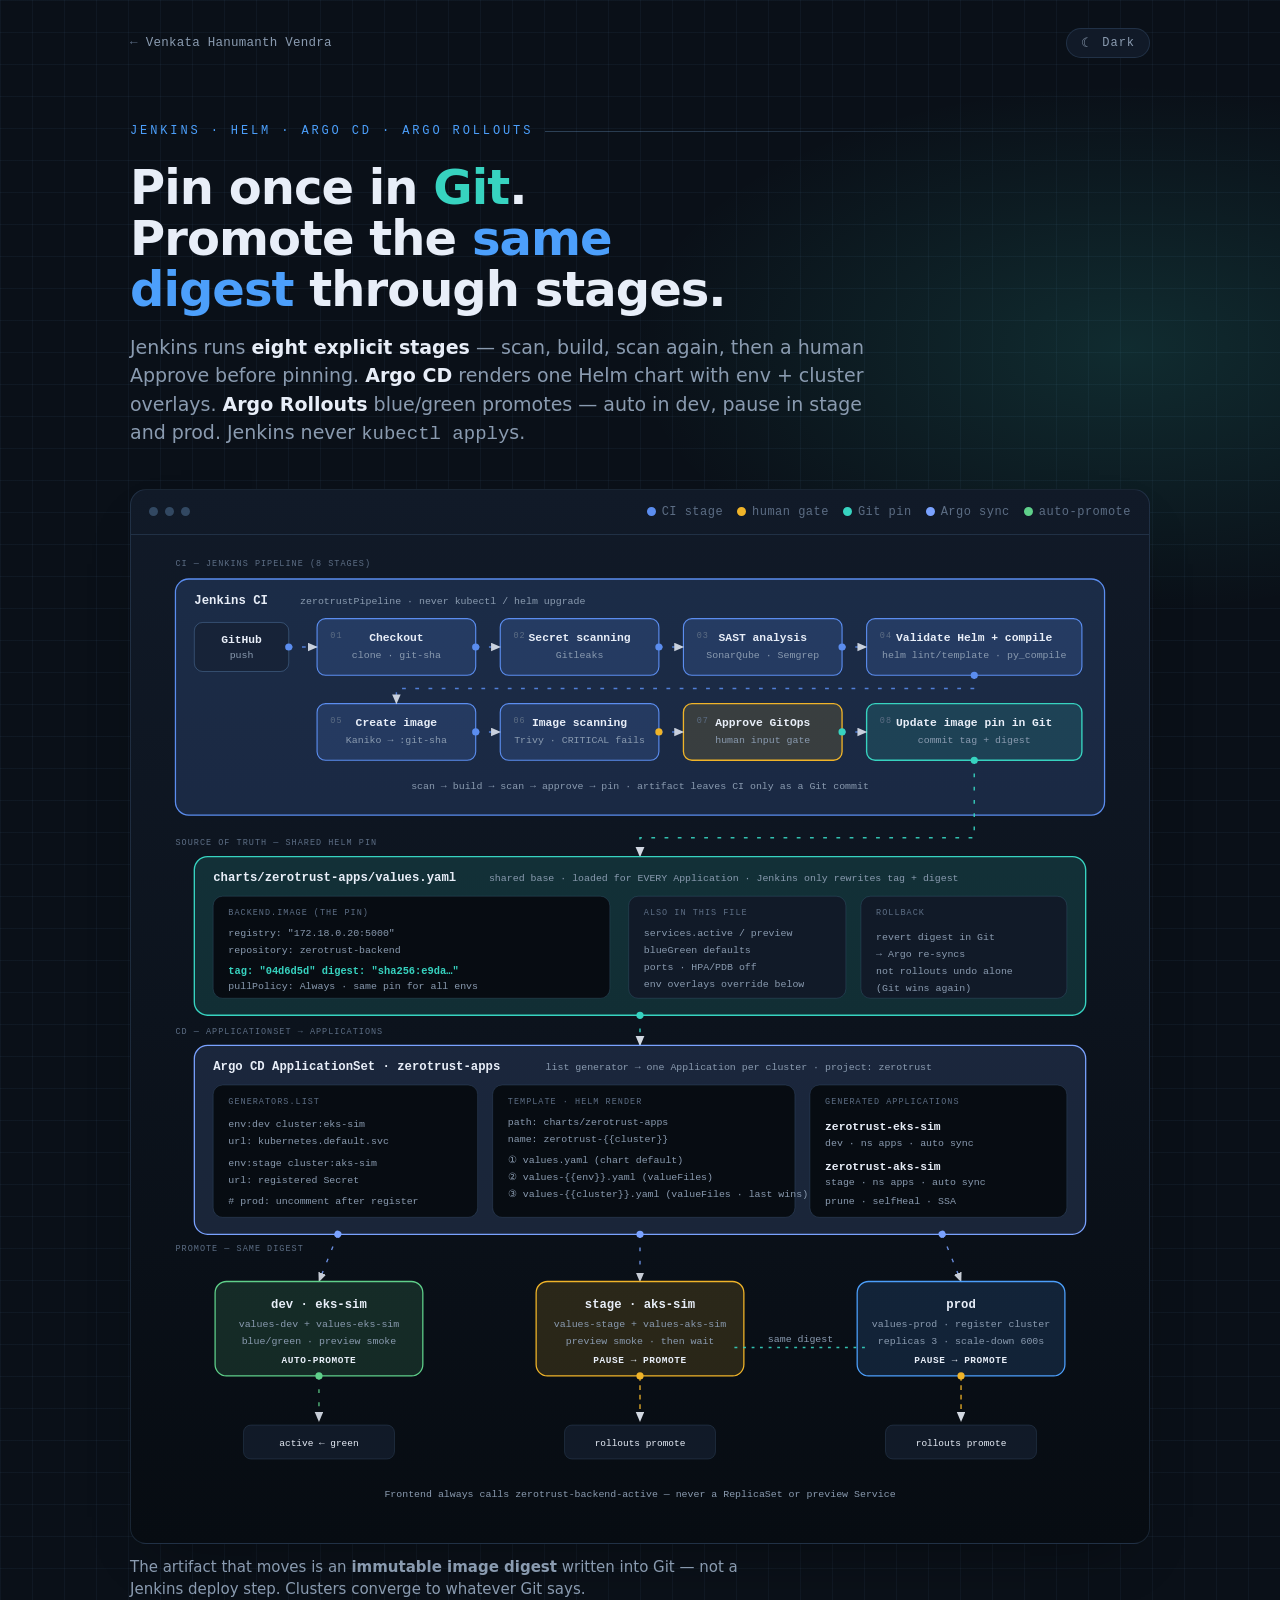
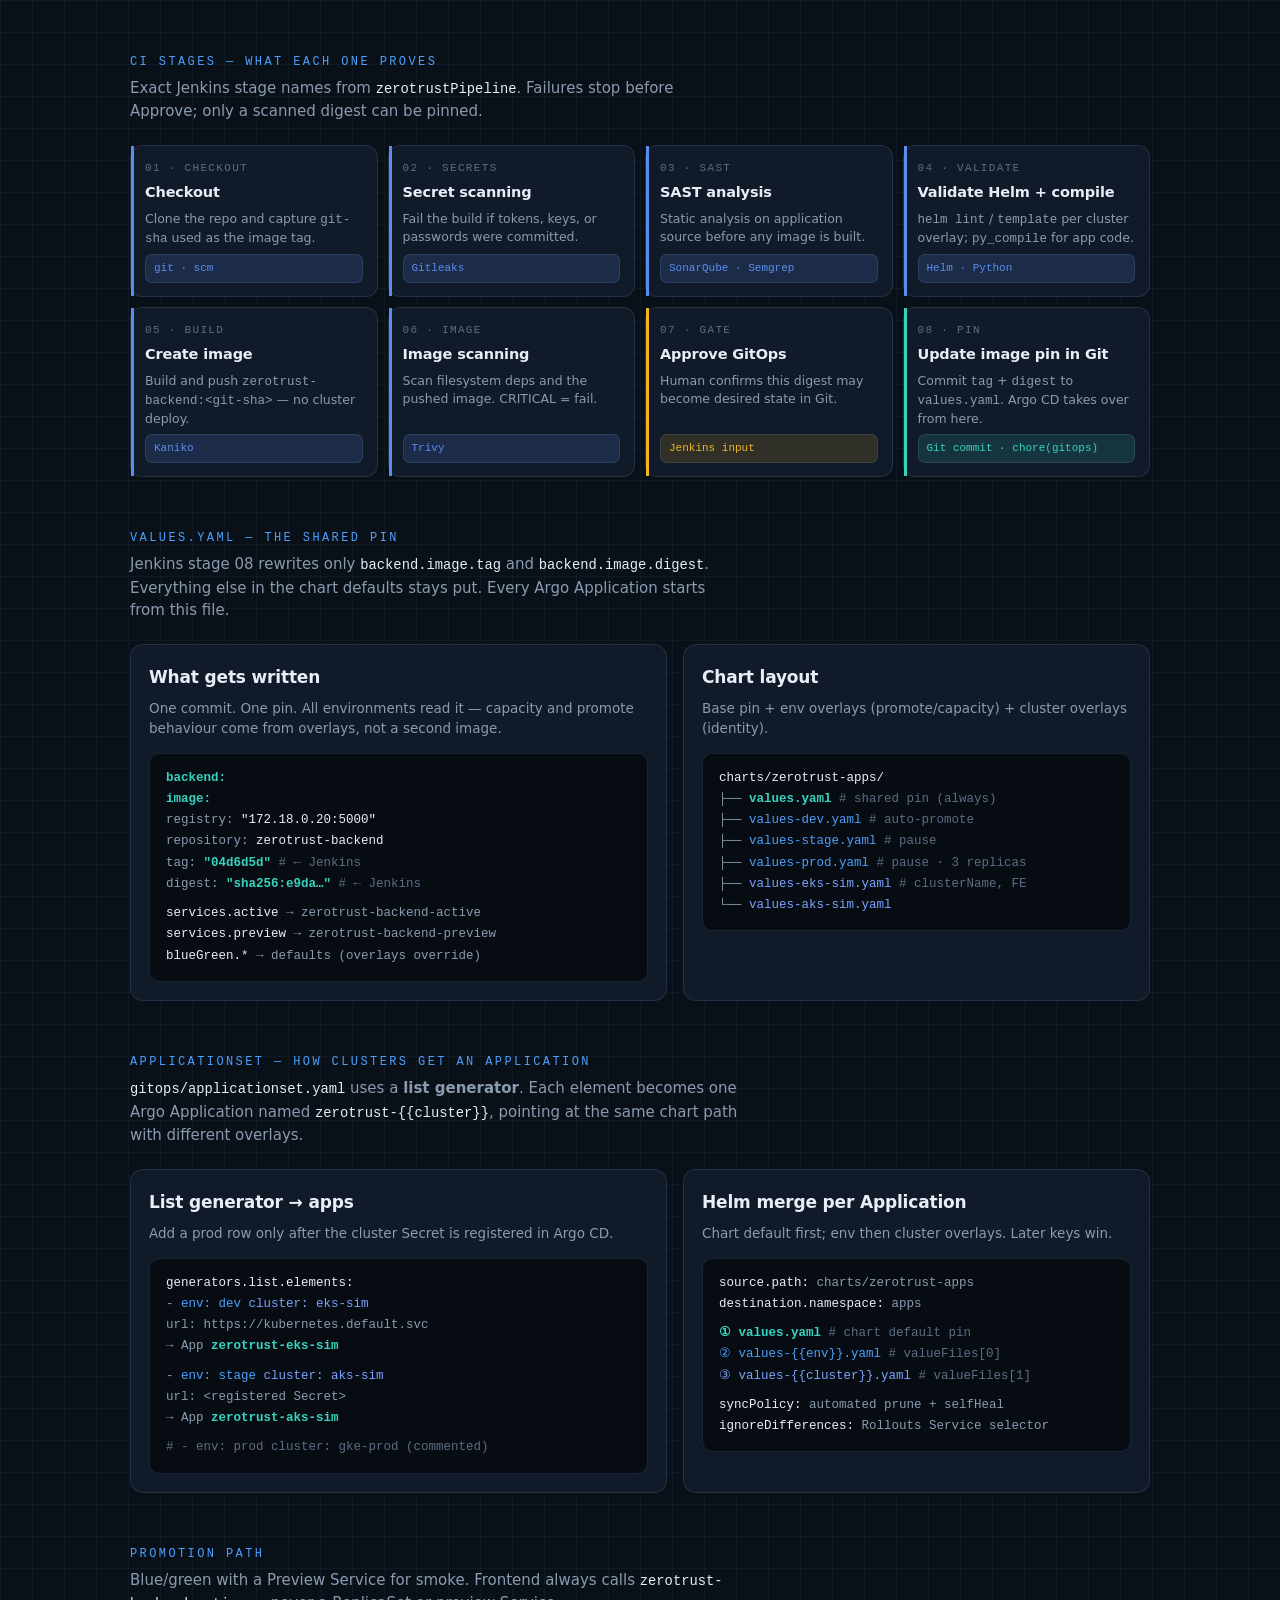
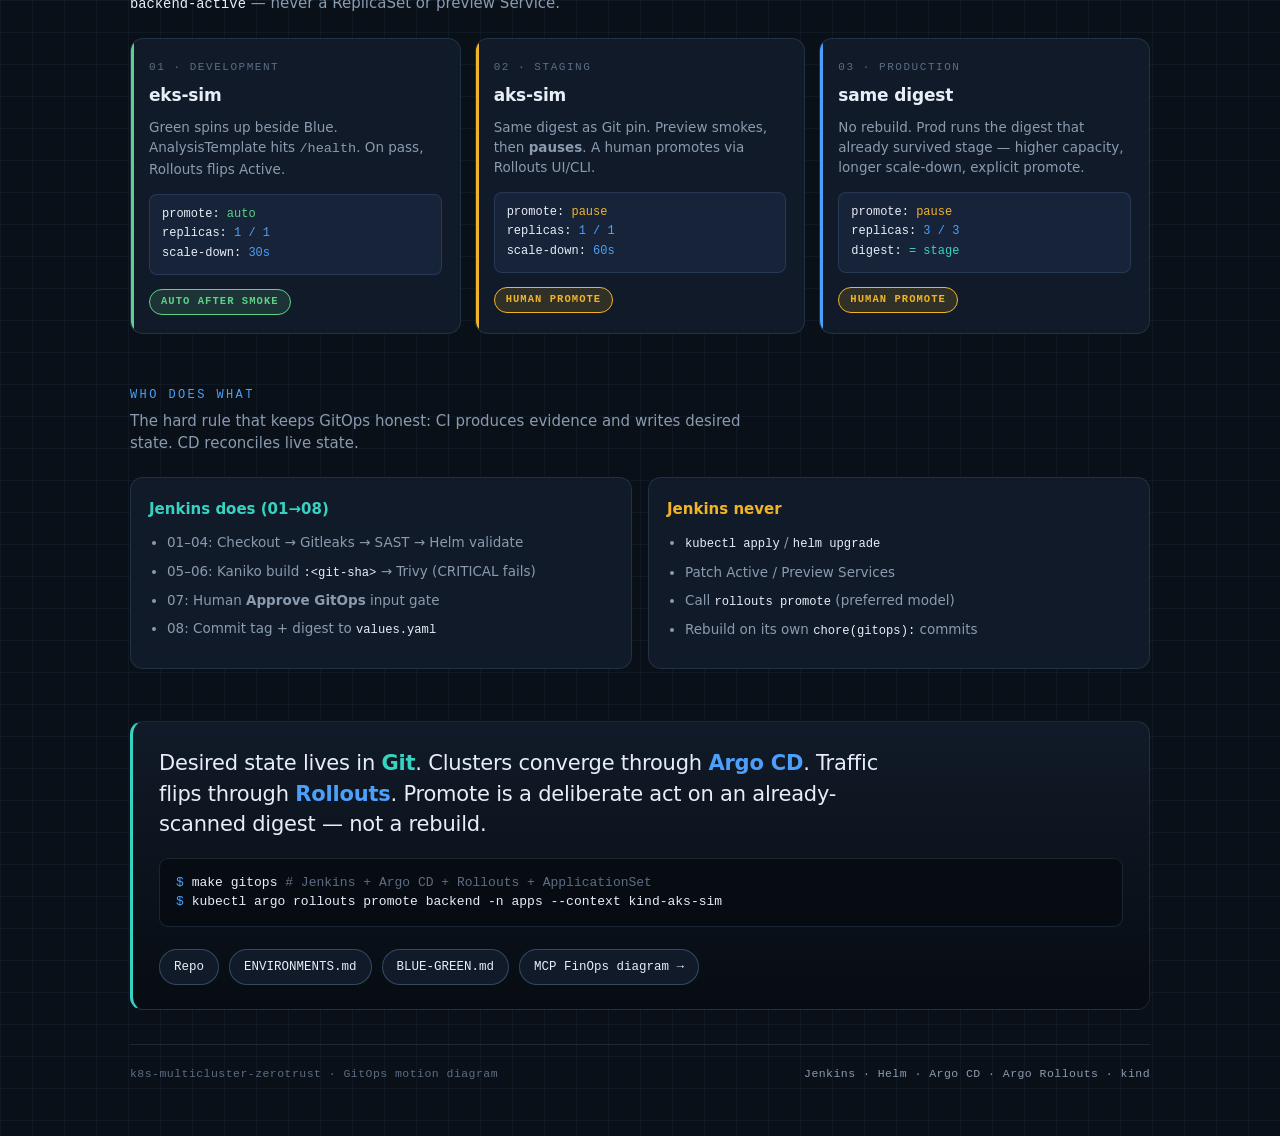
==== commit a6acf172: "Clarify values.yaml pin fields and ApplicationSet generation in the diagram." ====
--- a/gitops-argocd-helm/index.html
+++ b/gitops-argocd-helm/index.html
@@ -552,8 +552,8 @@
     </div>
 
     <div class="svg-scroll">
-      <svg class="arch" viewBox="0 0 1040 860" role="img"
-           aria-label="Jenkins CI runs eight stages: Checkout, Secret scanning, SAST, Helm validate, Create image, Image scanning, Approve GitOps, then Update image pin in Git. Argo CD syncs the Helm chart to dev, stage, and prod. Dev auto-promotes; stage and prod pause for human promote of the same digest.">
+      <svg class="arch" viewBox="0 0 1040 1040" role="img"
+           aria-label="Jenkins CI runs eight stages then pins tag and digest in charts/zerotrust-apps/values.yaml. Argo CD ApplicationSet list generator creates zerotrust-eks-sim and zerotrust-aks-sim Applications that Helm-merge values.yaml plus env and cluster overlays. Dev auto-promotes; stage and prod pause.">
         <defs>
           <marker id="ah" markerWidth="9" markerHeight="9" refX="6.5" refY="3" orient="auto">
             <path d="M0,0 L7,3 L0,6 Z" fill="currentColor"/>
@@ -562,9 +562,9 @@
 
         <!-- lane labels -->
         <text class="t-tag" x="28" y="22">CI — JENKINS PIPELINE (8 STAGES)</text>
-        <text class="t-tag" x="28" y="318">SOURCE OF TRUTH</text>
-        <text class="t-tag" x="28" y="448">CD — RECONCILE</text>
-        <text class="t-tag" x="28" y="578">PROMOTE — SAME DIGEST</text>
+        <text class="t-tag" x="28" y="318">SOURCE OF TRUTH — SHARED HELM PIN</text>
+        <text class="t-tag" x="28" y="518">CD — APPLICATIONSET → APPLICATIONS</text>
+        <text class="t-tag" x="28" y="748">PROMOTE — SAME DIGEST</text>
 
         <!-- ===== CI PANEL ===== -->
         <rect class="node-ci" x="28" y="36" width="984" height="250" rx="14"/>
@@ -634,59 +634,107 @@
         <text class="t-sub" x="520" y="258" text-anchor="middle">scan → build → scan → approve → pin · artifact leaves CI only as a Git commit</text>
 
         <!-- wire CI → Git pin -->
-        <path class="wire-git flow" id="pPin" d="M874,228 L874,300 L520,300 L520,330" marker-end="url(#ah)" style="color:var(--git)"/>
-
-        <!-- ===== GIT PIN ===== -->
-        <rect class="node-git" x="280" y="330" width="480" height="90" rx="14"/>
-        <text class="t-title" x="520" y="358" text-anchor="middle" fill="var(--git)">charts/zerotrust-apps/values.yaml</text>
-        <text class="t-digest digest-pulse" x="520" y="382" text-anchor="middle">backend.image.tag + digest  ·  sha256:a1b2…</text>
-        <text class="t-sub" x="520" y="402" text-anchor="middle">one shared pin · rollback = Git revert of digest</text>
-
-        <path class="wire-git flow" id="pToArgo" d="M520,420 L520,470" marker-end="url(#ah)" style="color:var(--git)"/>
-
-        <!-- ===== ARGO ===== -->
-        <rect class="node-argo" x="220" y="470" width="600" height="78" rx="14"/>
-        <text class="t-title" x="520" y="498" text-anchor="middle" fill="var(--argo)">Argo CD ApplicationSet</text>
-        <text class="t-sub" x="520" y="518" text-anchor="middle">Helm valueFiles: values-&#123;&#123;env&#125;&#125;.yaml  →  values-&#123;&#123;cluster&#125;&#125;.yaml</text>
-        <text class="t-sub" x="520" y="534" text-anchor="middle">prune · selfHeal · ignoreDifferences for Rollouts selectors</text>
-
-        <path class="wire-argo flow" id="pDev" d="M300,548 L180,600" marker-end="url(#ah)" style="color:var(--argo)"/>
-        <path class="wire-argo flow" id="pStage" d="M520,548 L520,600" marker-end="url(#ah)" style="color:var(--argo)"/>
-        <path class="wire-argo flow" id="pProd" d="M740,548 L860,600" marker-end="url(#ah)" style="color:var(--argo)"/>
+        <path class="wire-git flow" id="pPin" d="M874,228 L874,310 L520,310 L520,330" marker-end="url(#ah)" style="color:var(--git)"/>
+
+        <!-- ===== GIT PIN (shared values.yaml) ===== -->
+        <rect class="node-git" x="48" y="330" width="944" height="168" rx="14"/>
+        <text class="t-title" x="68" y="356" fill="var(--git)">charts/zerotrust-apps/values.yaml</text>
+        <text class="t-sub" x="360" y="356">shared base · loaded for EVERY Application · Jenkins only rewrites tag + digest</text>
+
+        <!-- yaml snippet panel -->
+        <rect class="chip" x="68" y="372" width="420" height="108" rx="10" style="fill:var(--ground-2)"/>
+        <text class="t-tag" x="84" y="392" fill="var(--git)">BACKEND.IMAGE (THE PIN)</text>
+        <text class="t-sub" x="84" y="414" fill="var(--ink)">registry:   "172.18.0.20:5000"</text>
+        <text class="t-sub" x="84" y="432" fill="var(--ink)">repository: zerotrust-backend</text>
+        <text class="t-digest digest-pulse" x="84" y="454">tag: "04d6d5d"   digest: "sha256:e9da…"</text>
+        <text class="t-sub" x="84" y="470" fill="var(--faint)">pullPolicy: Always · same pin for all envs</text>
+
+        <!-- what else lives here -->
+        <rect class="chip" x="508" y="372" width="230" height="108" rx="10"/>
+        <text class="t-tag" x="524" y="392">ALSO IN THIS FILE</text>
+        <text class="t-sub" x="524" y="414">services.active / preview</text>
+        <text class="t-sub" x="524" y="432">blueGreen defaults</text>
+        <text class="t-sub" x="524" y="450">ports · HPA/PDB off</text>
+        <text class="t-sub" x="524" y="468" fill="var(--faint)">env overlays override below</text>
+
+        <rect class="chip" x="754" y="372" width="218" height="108" rx="10"/>
+        <text class="t-tag" x="770" y="392">ROLLBACK</text>
+        <text class="t-sub" x="770" y="418">revert digest in Git</text>
+        <text class="t-sub" x="770" y="436">→ Argo re-syncs</text>
+        <text class="t-sub" x="770" y="454">not rollouts undo alone</text>
+        <text class="t-sub" x="770" y="472" fill="var(--faint)">(Git wins again)</text>
+
+        <path class="wire-git flow" id="pToArgo" d="M520,498 L520,530" marker-end="url(#ah)" style="color:var(--git)"/>
+
+        <!-- ===== ARGO APPLICATIONSET ===== -->
+        <rect class="node-argo" x="48" y="530" width="944" height="200" rx="14"/>
+        <text class="t-title" x="68" y="556" fill="var(--argo)">Argo CD ApplicationSet · zerotrust-apps</text>
+        <text class="t-sub" x="420" y="556">list generator → one Application per cluster · project: zerotrust</text>
+
+        <!-- generator -->
+        <rect class="chip" x="68" y="572" width="280" height="140" rx="10" style="fill:var(--ground-2)"/>
+        <text class="t-tag" x="84" y="592" fill="var(--argo)">GENERATORS.LIST</text>
+        <text class="t-sub" x="84" y="616" fill="var(--allow)">env:dev   cluster:eks-sim</text>
+        <text class="t-sub" x="84" y="634" fill="var(--ink)">url: kubernetes.default.svc</text>
+        <text class="t-sub" x="84" y="658" fill="var(--pause)">env:stage cluster:aks-sim</text>
+        <text class="t-sub" x="84" y="676" fill="var(--ink)">url: registered Secret</text>
+        <text class="t-sub" x="84" y="698" fill="var(--faint)"># prod: uncomment after register</text>
+
+        <!-- template / helm -->
+        <rect class="chip" x="364" y="572" width="320" height="140" rx="10" style="fill:var(--ground-2)"/>
+        <text class="t-tag" x="380" y="592" fill="var(--argo)">TEMPLATE · HELM RENDER</text>
+        <text class="t-sub" x="380" y="614" fill="var(--ink)">path: charts/zerotrust-apps</text>
+        <text class="t-sub" x="380" y="632" fill="var(--ink)">name: zerotrust-&#123;&#123;cluster&#125;&#125;</text>
+        <text class="t-sub" x="380" y="654" fill="var(--git)">① values.yaml              (chart default)</text>
+        <text class="t-sub" x="380" y="672" fill="var(--accent)">② values-&#123;&#123;env&#125;&#125;.yaml      (valueFiles)</text>
+        <text class="t-sub" x="380" y="690" fill="var(--argo)">③ values-&#123;&#123;cluster&#125;&#125;.yaml  (valueFiles · last wins)</text>
+
+        <!-- generated apps -->
+        <rect class="chip" x="700" y="572" width="272" height="140" rx="10" style="fill:var(--ground-2)"/>
+        <text class="t-tag" x="716" y="592" fill="var(--argo)">GENERATED APPLICATIONS</text>
+        <text class="t-title" x="716" y="620" style="font-size:12px" fill="var(--allow)">zerotrust-eks-sim</text>
+        <text class="t-sub" x="716" y="636">dev · ns apps · auto sync</text>
+        <text class="t-title" x="716" y="662" style="font-size:12px" fill="var(--pause)">zerotrust-aks-sim</text>
+        <text class="t-sub" x="716" y="678">stage · ns apps · auto sync</text>
+        <text class="t-sub" x="716" y="698" fill="var(--faint)">prune · selfHeal · SSA</text>
+
+        <path class="wire-argo flow" id="pDev" d="M200,730 L180,780" marker-end="url(#ah)" style="color:var(--argo)"/>
+        <path class="wire-argo flow" id="pStage" d="M520,730 L520,780" marker-end="url(#ah)" style="color:var(--argo)"/>
+        <path class="wire-argo flow" id="pProd" d="M840,730 L860,780" marker-end="url(#ah)" style="color:var(--argo)"/>
 
         <!-- ===== ENV BOXES ===== -->
-        <rect class="node-dev" x="70" y="600" width="220" height="100" rx="12"/>
-        <text class="t-title" x="180" y="628" text-anchor="middle" fill="var(--allow)">dev · eks-sim</text>
-        <text class="t-sub" x="180" y="648" text-anchor="middle">values-dev + values-eks-sim</text>
-        <text class="t-sub" x="180" y="666" text-anchor="middle">blue/green · preview smoke</text>
-        <text class="t-pill" x="180" y="686" text-anchor="middle" fill="var(--allow)">AUTO-PROMOTE</text>
-
-        <rect class="node-stage" x="410" y="600" width="220" height="100" rx="12"/>
-        <text class="t-title" x="520" y="628" text-anchor="middle" fill="var(--pause)">stage · aks-sim</text>
-        <text class="t-sub" x="520" y="648" text-anchor="middle">values-stage + values-aks-sim</text>
-        <text class="t-sub" x="520" y="666" text-anchor="middle">preview smoke · then wait</text>
-        <text class="t-pill" x="520" y="686" text-anchor="middle" fill="var(--pause)">PAUSE → PROMOTE</text>
-
-        <rect class="node-prod" x="750" y="600" width="220" height="100" rx="12"/>
-        <text class="t-title" x="860" y="628" text-anchor="middle" fill="var(--accent)">prod</text>
-        <text class="t-sub" x="860" y="648" text-anchor="middle">values-prod · register cluster</text>
-        <text class="t-sub" x="860" y="666" text-anchor="middle">replicas 3 · scale-down 600s</text>
-        <text class="t-pill" x="860" y="686" text-anchor="middle" fill="var(--accent)">PAUSE → PROMOTE</text>
-
-        <path class="wire-auto flow" id="pAuto" d="M180,700 L180,748" marker-end="url(#ah)" style="color:var(--allow)"/>
-        <path class="wire-pause" id="pPauseS" d="M520,700 L520,748" marker-end="url(#ah)" style="color:var(--pause)"/>
-        <path class="wire-pause" id="pPauseP" d="M860,700 L860,748" marker-end="url(#ah)" style="color:var(--pause)"/>
-        <path class="wire-git" d="M620,670 C700,670 760,670 760,670" stroke-dasharray="3 6" opacity="0.55"/>
-        <text class="t-sub" x="690" y="664" text-anchor="middle" fill="var(--git)">same digest</text>
-
-        <rect class="chip" x="100" y="752" width="160" height="36" rx="8"/>
-        <text class="t-chip" x="180" y="774" text-anchor="middle">active ← green</text>
-        <rect class="chip" x="440" y="752" width="160" height="36" rx="8"/>
-        <text class="t-chip" x="520" y="774" text-anchor="middle">rollouts promote</text>
-        <rect class="chip" x="780" y="752" width="160" height="36" rx="8"/>
-        <text class="t-chip" x="860" y="774" text-anchor="middle">rollouts promote</text>
-
-        <text class="t-sub" x="520" y="832" text-anchor="middle" fill="var(--faint)">Frontend always calls zerotrust-backend-active — never a ReplicaSet or preview Service</text>
+        <rect class="node-dev" x="70" y="780" width="220" height="100" rx="12"/>
+        <text class="t-title" x="180" y="808" text-anchor="middle" fill="var(--allow)">dev · eks-sim</text>
+        <text class="t-sub" x="180" y="828" text-anchor="middle">values-dev + values-eks-sim</text>
+        <text class="t-sub" x="180" y="846" text-anchor="middle">blue/green · preview smoke</text>
+        <text class="t-pill" x="180" y="866" text-anchor="middle" fill="var(--allow)">AUTO-PROMOTE</text>
+
+        <rect class="node-stage" x="410" y="780" width="220" height="100" rx="12"/>
+        <text class="t-title" x="520" y="808" text-anchor="middle" fill="var(--pause)">stage · aks-sim</text>
+        <text class="t-sub" x="520" y="828" text-anchor="middle">values-stage + values-aks-sim</text>
+        <text class="t-sub" x="520" y="846" text-anchor="middle">preview smoke · then wait</text>
+        <text class="t-pill" x="520" y="866" text-anchor="middle" fill="var(--pause)">PAUSE → PROMOTE</text>
+
+        <rect class="node-prod" x="750" y="780" width="220" height="100" rx="12"/>
+        <text class="t-title" x="860" y="808" text-anchor="middle" fill="var(--accent)">prod</text>
+        <text class="t-sub" x="860" y="828" text-anchor="middle">values-prod · register cluster</text>
+        <text class="t-sub" x="860" y="846" text-anchor="middle">replicas 3 · scale-down 600s</text>
+        <text class="t-pill" x="860" y="866" text-anchor="middle" fill="var(--accent)">PAUSE → PROMOTE</text>
+
+        <path class="wire-auto flow" id="pAuto" d="M180,880 L180,928" marker-end="url(#ah)" style="color:var(--allow)"/>
+        <path class="wire-pause" id="pPauseS" d="M520,880 L520,928" marker-end="url(#ah)" style="color:var(--pause)"/>
+        <path class="wire-pause" id="pPauseP" d="M860,880 L860,928" marker-end="url(#ah)" style="color:var(--pause)"/>
+        <path class="wire-git" d="M620,850 C700,850 760,850 760,850" stroke-dasharray="3 6" opacity="0.55"/>
+        <text class="t-sub" x="690" y="844" text-anchor="middle" fill="var(--git)">same digest</text>
+
+        <rect class="chip" x="100" y="932" width="160" height="36" rx="8"/>
+        <text class="t-chip" x="180" y="954" text-anchor="middle">active ← green</text>
+        <rect class="chip" x="440" y="932" width="160" height="36" rx="8"/>
+        <text class="t-chip" x="520" y="954" text-anchor="middle">rollouts promote</text>
+        <rect class="chip" x="780" y="932" width="160" height="36" rx="8"/>
+        <text class="t-chip" x="860" y="954" text-anchor="middle">rollouts promote</text>
+
+        <text class="t-sub" x="520" y="1008" text-anchor="middle" fill="var(--faint)">Frontend always calls zerotrust-backend-active — never a ReplicaSet or preview Service</text>
 
         <!-- ===== TRAVELLING DOTS ===== -->
         <circle class="dot dot-ci move" style="offset-path:path('M148,108 L178,108');animation-delay:0s"/>
@@ -697,14 +745,14 @@
         <circle class="dot dot-ci move" style="offset-path:path('M346,198 L372,198');animation-delay:-.6s"/>
         <circle class="dot dot-pause move" style="offset-path:path('M540,198 L566,198');animation-delay:-1s"/>
         <circle class="dot dot-git move" style="offset-path:path('M734,198 L760,198');animation-delay:-1.4s"/>
-        <circle class="dot dot-git move" style="offset-path:path('M874,228 L874,300 L520,300 L520,330');animation-delay:-.5s;animation-duration:3.4s"/>
-        <circle class="dot dot-git move" style="offset-path:path('M520,420 L520,470');animation-delay:-1.1s"/>
-        <circle class="dot dot-argo move" style="offset-path:path('M300,548 L180,600');animation-delay:0s"/>
-        <circle class="dot dot-argo move" style="offset-path:path('M520,548 L520,600');animation-delay:-.8s"/>
-        <circle class="dot dot-argo move" style="offset-path:path('M740,548 L860,600');animation-delay:-1.6s"/>
-        <circle class="dot dot-auto move" style="offset-path:path('M180,700 L180,748');animation-delay:-.3s"/>
-        <circle class="dot dot-pause hold" style="offset-path:path('M520,700 L520,748');animation-delay:0s"/>
-        <circle class="dot dot-pause hold" style="offset-path:path('M860,700 L860,748');animation-delay:-1.4s"/>
+        <circle class="dot dot-git move" style="offset-path:path('M874,228 L874,310 L520,310 L520,330');animation-delay:-.5s;animation-duration:3.4s"/>
+        <circle class="dot dot-git move" style="offset-path:path('M520,498 L520,530');animation-delay:-1.1s"/>
+        <circle class="dot dot-argo move" style="offset-path:path('M200,730 L180,780');animation-delay:0s"/>
+        <circle class="dot dot-argo move" style="offset-path:path('M520,730 L520,780');animation-delay:-.8s"/>
+        <circle class="dot dot-argo move" style="offset-path:path('M840,730 L860,780');animation-delay:-1.6s"/>
+        <circle class="dot dot-auto move" style="offset-path:path('M180,880 L180,928');animation-delay:-.3s"/>
+        <circle class="dot dot-pause hold" style="offset-path:path('M520,880 L520,928');animation-delay:0s"/>
+        <circle class="dot dot-pause hold" style="offset-path:path('M860,880 L860,928');animation-delay:-1.4s"/>
       </svg>
     </div>
   </div>
@@ -765,34 +813,70 @@
     </article>
   </div>
 
-  <!-- ============== HELM STRUCTURE ============== -->
-  <p class="section-h">One chart · layered values</p>
-  <p class="section-lede">Environment files set promotion and capacity. Cluster files set identity. The image pin lives once in the shared base.</p>
+  <!-- ============== HELM + APPSET DETAIL ============== -->
+  <p class="section-h">values.yaml — the shared pin</p>
+  <p class="section-lede">Jenkins stage 08 rewrites only <code>backend.image.tag</code> and <code>backend.image.digest</code>. Everything else in the chart defaults stays put. Every Argo Application starts from this file.</p>
 
   <div class="layers">
     <div class="layer-card">
-      <h3>Helm overlay stack</h3>
-      <p>Argo CD renders each Application with two overlays on top of the shared pin.</p>
+      <h3>What gets written</h3>
+      <p>One commit. One pin. All environments read it — capacity and promote behaviour come from overlays, not a second image.</p>
       <div class="tree">
-        <div><span class="f">charts/zerotrust-apps/</span></div>
-        <div>├── <span class="pin">values.yaml</span>                 <span class="cm"># tag + digest (shared)</span></div>
-        <div>├── <span class="env">values-dev.yaml</span></div>
-        <div>├── <span class="env">values-stage.yaml</span></div>
-        <div>├── <span class="env">values-prod.yaml</span></div>
-        <div>├── <span class="cl">values-eks-sim.yaml</span>         <span class="cm"># stand-in for EKS</span></div>
-        <div>└── <span class="cl">values-aks-sim.yaml</span>         <span class="cm"># stand-in for AKS</span></div>
+        <div><span class="pin">backend:</span></div>
+        <div>  <span class="pin">image:</span></div>
+        <div>    registry:   <span class="f">"172.18.0.20:5000"</span></div>
+        <div>    repository: <span class="f">zerotrust-backend</span></div>
+        <div>    tag:        <span class="pin">"04d6d5d"</span>          <span class="cm"># ← Jenkins</span></div>
+        <div>    digest:     <span class="pin">"sha256:e9da…"</span>   <span class="cm"># ← Jenkins</span></div>
+        <div style="margin-top:8px"><span class="f">services.active</span>  → zerotrust-backend-active</div>
+        <div><span class="f">services.preview</span> → zerotrust-backend-preview</div>
+        <div><span class="f">blueGreen.*</span>       → defaults (overlays override)</div>
       </div>
     </div>
     <div class="layer-card">
-      <h3>ApplicationSet mapping</h3>
-      <p>List generator expands env × cluster into Argo Applications.</p>
+      <h3>Chart layout</h3>
+      <p>Base pin + env overlays (promote/capacity) + cluster overlays (identity).</p>
       <div class="tree">
-        <div><span class="env">dev</span>   → <span class="cl">eks-sim</span>  · in-cluster</div>
-        <div><span class="env">stage</span> → <span class="cl">aks-sim</span>  · registered secret</div>
-        <div><span class="env">prod</span>  → <span class="cl">register</span> · then add list element</div>
-        <div style="margin-top:10px;color:var(--faint)">helm.valueFiles:</div>
-        <div>  - values-&#123;&#123;env&#125;&#125;.yaml</div>
-        <div>  - values-&#123;&#123;cluster&#125;&#125;.yaml</div>
+        <div><span class="f">charts/zerotrust-apps/</span></div>
+        <div>├── <span class="pin">values.yaml</span>           <span class="cm"># shared pin (always)</span></div>
+        <div>├── <span class="env">values-dev.yaml</span>       <span class="cm"># auto-promote</span></div>
+        <div>├── <span class="env">values-stage.yaml</span>     <span class="cm"># pause</span></div>
+        <div>├── <span class="env">values-prod.yaml</span>      <span class="cm"># pause · 3 replicas</span></div>
+        <div>├── <span class="cl">values-eks-sim.yaml</span>   <span class="cm"># clusterName, FE</span></div>
+        <div>└── <span class="cl">values-aks-sim.yaml</span></div>
+      </div>
+    </div>
+  </div>
+
+  <p class="section-h">ApplicationSet — how clusters get an Application</p>
+  <p class="section-lede"><code>gitops/applicationset.yaml</code> uses a <strong>list generator</strong>. Each element becomes one Argo Application named <code>zerotrust-&#123;&#123;cluster&#125;&#125;</code>, pointing at the same chart path with different overlays.</p>
+
+  <div class="layers">
+    <div class="layer-card">
+      <h3>List generator → apps</h3>
+      <p>Add a prod row only after the cluster Secret is registered in Argo CD.</p>
+      <div class="tree">
+        <div><span class="f">generators.list.elements:</span></div>
+        <div>  - <span class="env">env: dev</span>   <span class="cl">cluster: eks-sim</span></div>
+        <div>    url: https://kubernetes.default.svc</div>
+        <div>    → App <span class="pin">zerotrust-eks-sim</span></div>
+        <div style="margin-top:8px">  - <span class="env">env: stage</span> <span class="cl">cluster: aks-sim</span></div>
+        <div>    url: &lt;registered Secret&gt;</div>
+        <div>    → App <span class="pin">zerotrust-aks-sim</span></div>
+        <div style="margin-top:8px" class="cm">  # - env: prod  cluster: gke-prod  (commented)</div>
+      </div>
+    </div>
+    <div class="layer-card">
+      <h3>Helm merge per Application</h3>
+      <p>Chart default first; env then cluster overlays. Later keys win.</p>
+      <div class="tree">
+        <div><span class="f">source.path:</span> charts/zerotrust-apps</div>
+        <div><span class="f">destination.namespace:</span> apps</div>
+        <div style="margin-top:8px"><span class="pin">① values.yaml</span>              <span class="cm"># chart default pin</span></div>
+        <div><span class="env">② values-&#123;&#123;env&#125;&#125;.yaml</span>      <span class="cm"># valueFiles[0]</span></div>
+        <div><span class="cl">③ values-&#123;&#123;cluster&#125;&#125;.yaml</span>  <span class="cm"># valueFiles[1]</span></div>
+        <div style="margin-top:8px"><span class="f">syncPolicy:</span> automated prune + selfHeal</div>
+        <div><span class="f">ignoreDifferences:</span> Rollouts Service selector</div>
       </div>
     </div>
   </div>
